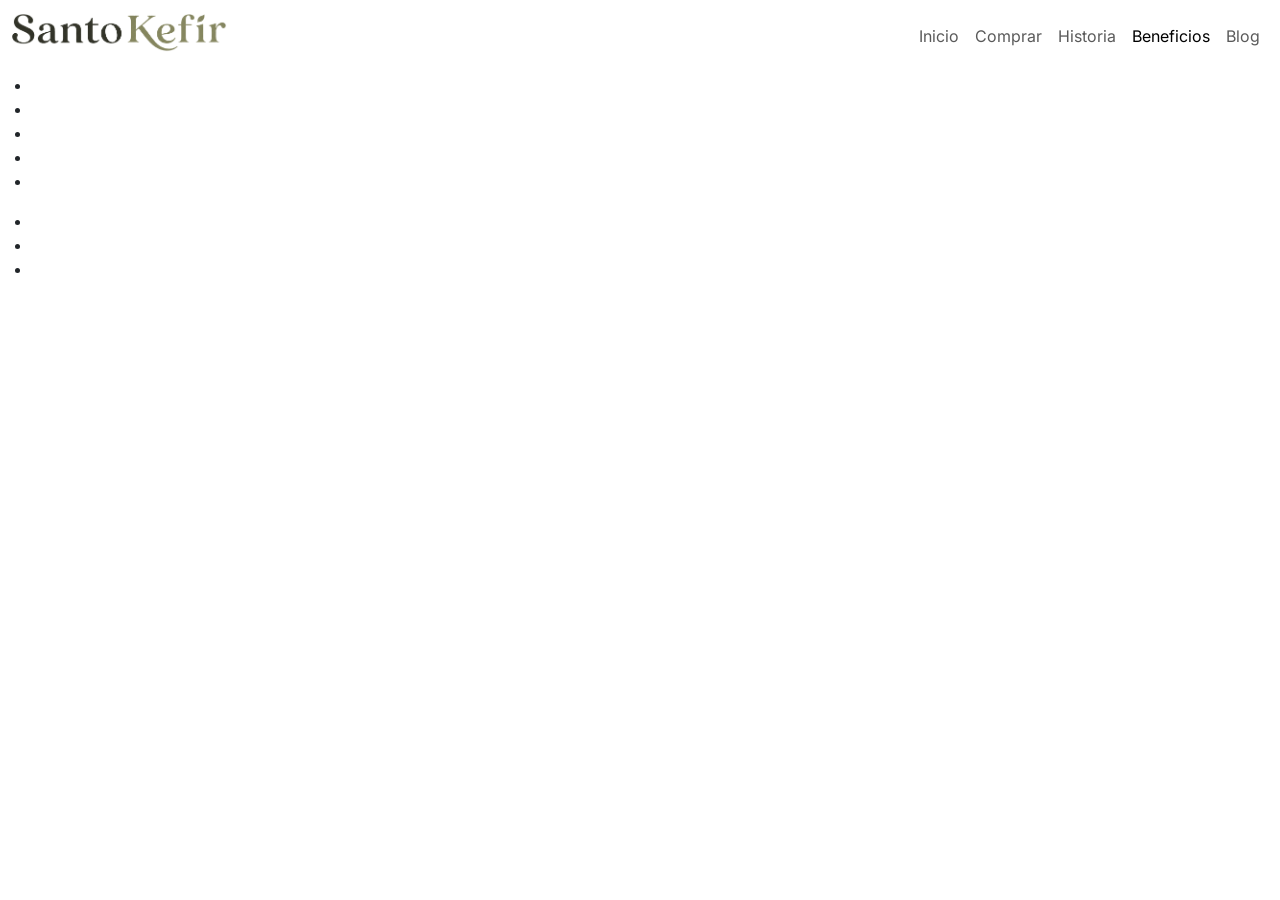
==== pages/beneficios.html @ 63130ad9 "ajustes logo horizontal y metas description SEO" ====
<!DOCTYPE html>
<html lang="en">

<head>
    <meta charset="UTF-8">
    <meta name="viewport" content="width=device-width, initial-scale=1.0">
    <meta name="description" content="Conoce los beneficios del kéfir, sus propiedades nutricionales y por qué este alimento fermentado puede ser una interesante incorporación a tu alimentación.">
    <link href="https://cdn.jsdelivr.net/npm/bootstrap@5.3.8/dist/css/bootstrap.min.css" rel="stylesheet"
        integrity="sha384-sRIl4kxILFvY47J16cr9ZwB07vP4J8+LH7qKQnuqkuIAvNWLzeN8tE5YBujZqJLB" crossorigin="anonymous">
    <link rel="stylesheet" href="../styles/style.css">
    <title>Santo Kefir | Beneficios</title>
</head>

<body>

    <header>
        <div class="contenedor">
            <nav class="navbar navbar-expand-lg">
                <div class="container-fluid">
                    <h1>
                        <a class="navbar-brand" href="#">
                            <img src="../images/santoKefir-logohorizontal.png" alt="Logo de Santo Kefir">
                            <span>Santo Kefir</span>
                        </a>
                    </h1>
                    <button class="navbar-toggler" type="button" data-bs-toggle="collapse"
                        data-bs-target="#navbarNavAltMarkup" aria-controls="navbarNavAltMarkup" aria-expanded="false"
                        aria-label="Toggle navigation">
                        <span class="navbar-toggler-icon"></span>
                    </button>
                    <div class="collapse navbar-collapse" id="navbarNavAltMarkup">
                        <div class="navbar-nav ms-auto">
                            <a class="nav-link" href="../index.html">Inicio</a>
                            <a class="nav-link" href="./comprar.html">Comprar</a>
                            <a class="nav-link" href="./historia.html">Historia</a>
                            <a class="nav-link active" aria-current="page" href="#">Beneficios</a>
                            <a class="nav-link" href="./blog.html">Blog</a>
                        </div>
                    </div>
                </div>
            </nav>
        </div>
    </header>

    <main>
        <section></section>
        <section></section>
        <section></section>
        <section></section>
    </main>

    <footer>
        <div class="contenedor">
            <div class="col"></div>
            <div class="col">
                <nav>
                    <ul>
                        <li><a href=""></a></li>
                        <li><a href=""></a></li>
                        <li><a href=""></a></li>
                        <li><a href=""></a></li>
                        <li><a href=""></a></li>
                    </ul>
                </nav>
            </div>
            <div class="col">
                <nav>
                    <ul>
                        <li><a href=""></a></li>
                        <li><a href=""></a></li>
                        <li><a href=""></a></li>
                    </ul>
                </nav>
            </div>
        </div>
        <div class="contenedor">
            <p></p>
        </div>
    </footer>

    <script src="https://cdn.jsdelivr.net/npm/bootstrap@5.3.8/dist/js/bootstrap.bundle.min.js"
        integrity="sha384-FKyoEForCGlyvwx9Hj09JcYn3nv7wiPVlz7YYwJrWVcXK/BmnVDxM+D2scQbITxI"
        crossorigin="anonymous"></script>
</body>

</html>
---- styles/style.css ----
@import url("https://fonts.googleapis.com/css2?family=Inter:ital,opsz,wght@0,14..32,100..900;1,14..32,100..900&family=Outfit:wght@100..900&display=swap");
* {
  padding: 0;
  margin: 0;
  box-sizing: border-box;
}

body {
  font-family: "Inter", sans-serif;
}

.contenedor {
  max-width: 1280px;
  margin: 0 auto;
}

a.navbar-brand {
  display: block;
  position: relative;
}
a.navbar-brand img {
  max-width: 215px;
}
a.navbar-brand span {
  position: absolute;
  text-indent: -9999px;
}

/*# sourceMappingURL=style.css.map */
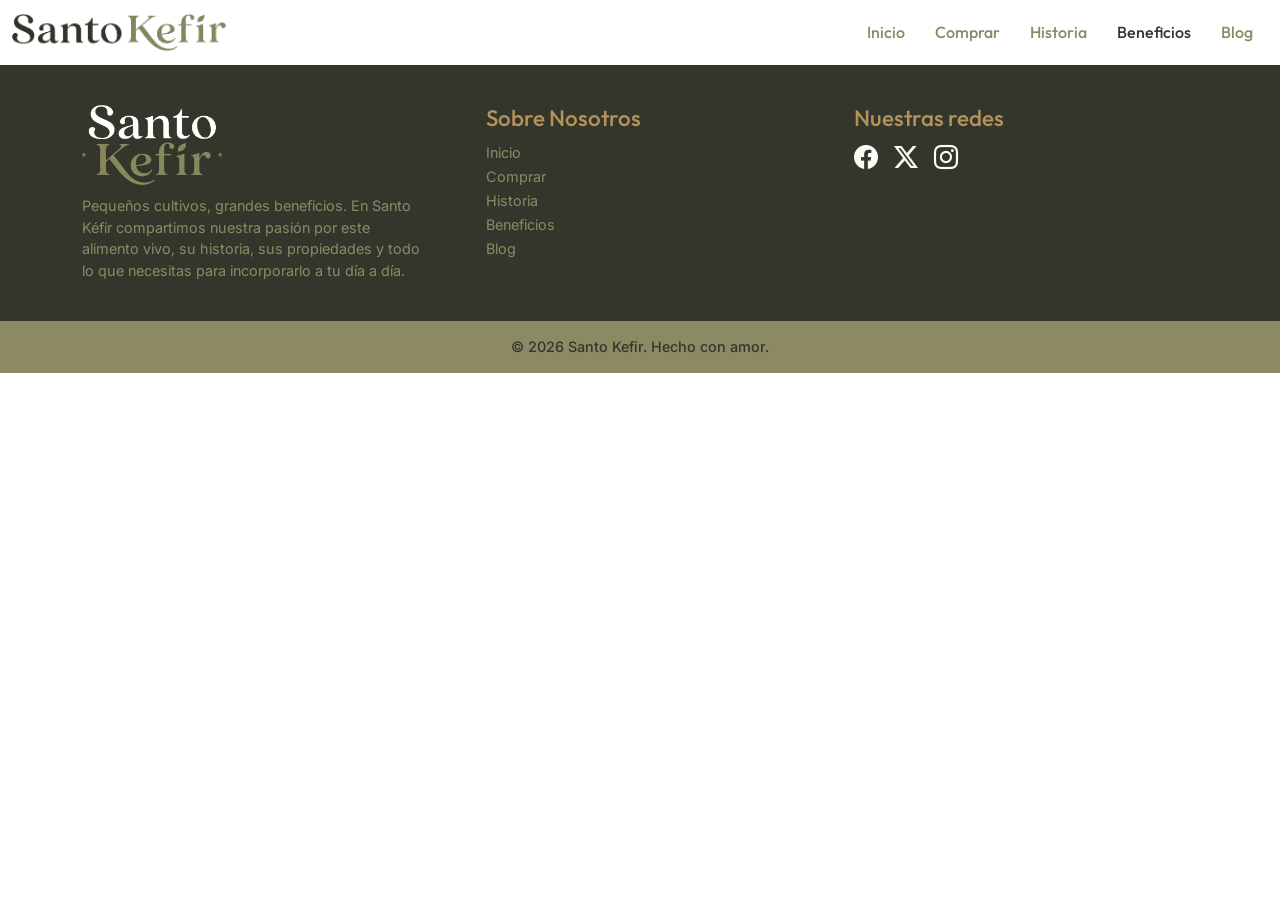
==== commit bfa4c575: "meta keyword + slide + ajustes footer" ====
--- a/pages/beneficios.html
+++ b/pages/beneficios.html
@@ -5,6 +5,7 @@
     <meta charset="UTF-8">
     <meta name="viewport" content="width=device-width, initial-scale=1.0">
     <meta name="description" content="Conoce los beneficios del kéfir, sus propiedades nutricionales y por qué este alimento fermentado puede ser una interesante incorporación a tu alimentación.">
+    <meta name="keywords" content="beneficios del kéfir, propiedades del kéfir, kéfir propiedades, probióticos, alimentos fermentados, nutrición, microbiota, fermentación natural">
     <link href="https://cdn.jsdelivr.net/npm/bootstrap@5.3.8/dist/css/bootstrap.min.css" rel="stylesheet"
         integrity="sha384-sRIl4kxILFvY47J16cr9ZwB07vP4J8+LH7qKQnuqkuIAvNWLzeN8tE5YBujZqJLB" crossorigin="anonymous">
     <link rel="stylesheet" href="../styles/style.css">
@@ -30,11 +31,11 @@
                     </button>
                     <div class="collapse navbar-collapse" id="navbarNavAltMarkup">
                         <div class="navbar-nav ms-auto">
-                            <a class="nav-link" href="../index.html">Inicio</a>
-                            <a class="nav-link" href="./comprar.html">Comprar</a>
-                            <a class="nav-link" href="./historia.html">Historia</a>
-                            <a class="nav-link active" aria-current="page" href="#">Beneficios</a>
-                            <a class="nav-link" href="./blog.html">Blog</a>
+                            <a href="../index.html">Inicio</a>
+                            <a href="./comprar.html">Comprar</a>
+                            <a href="./historia.html">Historia</a>
+                            <a class="active" aria-current="page" href="#">Beneficios</a>
+                            <a href="./blog.html">Blog</a>
                         </div>
                     </div>
                 </div>
@@ -51,30 +52,41 @@
 
     <footer>
         <div class="contenedor">
-            <div class="col"></div>
-            <div class="col">
-                <nav>
-                    <ul>
-                        <li><a href=""></a></li>
-                        <li><a href=""></a></li>
-                        <li><a href=""></a></li>
-                        <li><a href=""></a></li>
-                        <li><a href=""></a></li>
-                    </ul>
-                </nav>
+            <div class="container">
+                <div class="row align-items-stretch">
+                    <div class="col pe-5">
+                        <img src="../images/santoKefir-logofooter.png" alt="logo footer santo kefir">
+                        <p>Pequeños cultivos, grandes beneficios. En Santo Kéfir compartimos nuestra pasión por este alimento vivo, su historia, sus propiedades y todo lo que necesitas para incorporarlo a tu día a día.</p>
+                    </div>
+                    <div class="col">
+                        <h3>Sobre Nosotros</h3>
+                        <nav>
+                            <ul>
+                                <li><a href="../index.html">Inicio</a></li>
+                                <li><a href="./comprar.html">Comprar</a></li>
+                                <li><a href="./historia.html">Historia</a></li>
+                                <li><a href="#">Beneficios</a></li>
+                                <li><a href="./blog.html">Blog</a></li>
+                            </ul>
+                        </nav>
+                    </div>
+                    <div class="col social">
+                        <h3>Nuestras redes</h3>
+                        <div class="d-flex flex-row mb-3">
+                            <div class="me-3"><a href="#"><i class="bi bi-facebook" style="font-size: 1.5rem; color: #FDFAF7"></i></a></div>
+                            <div class="me-3"><a href="#"><i class="bi bi-twitter-x" style="font-size: 1.5rem; color: #FDFAF7"></i></a></div>
+                            <div class=""><a href="#"><i class="bi bi-instagram" style="font-size: 1.5rem; color: #FDFAF7"></i></a></div>
+                        </div>
+                    </div>
+
+                </div>
             </div>
-            <div class="col">
-                <nav>
-                    <ul>
-                        <li><a href=""></a></li>
-                        <li><a href=""></a></li>
-                        <li><a href=""></a></li>
-                    </ul>
-                </nav>
-            </div>
+
         </div>
+        <div class="pie">
         <div class="contenedor">
-            <p></p>
+            <p>© 2026 Santo Kefir. Hecho con amor.</p>
+        </div>
         </div>
     </footer>
 
--- a/styles/style.css
+++ b/styles/style.css
@@ -1,29 +1,138 @@
-@import url("https://fonts.googleapis.com/css2?family=Inter:ital,opsz,wght@0,14..32,100..900;1,14..32,100..900&family=Outfit:wght@100..900&display=swap");
+@import url("https://fonts.googleapis.com/css2?family=Inter:ital,opsz,wght@0,14..32,100..900;1,14..32,100..900&family=Outfit:wght@100..900&family=Vidaloka&display=swap");
+@import url("https://cdn.jsdelivr.net/npm/bootstrap-icons@1.13.1/font/bootstrap-icons.min.css");
 * {
   padding: 0;
   margin: 0;
   box-sizing: border-box;
 }
 
+.textoSlide button {
+  padding: 10px 20px;
+  border-radius: 5px;
+  border: none;
+  font-weight: bold;
+  cursor: pointer;
+  display: inline-block;
+}
+
 body {
   font-family: "Inter", sans-serif;
+  font-size: 62.5%;
+}
+
+h1 {
+  font-weight: 900;
+  font-size: 3.3rem;
+  margin-bottom: 0;
+}
+
+h2 {
+  font-weight: 500;
+  font-size: 2.4rem;
+}
+
+p,
+li,
+a {
+  font-size: 1rem;
 }
 
 .contenedor {
   max-width: 1280px;
   margin: 0 auto;
+  position: relative;
 }
 
-a.navbar-brand {
+header a.navbar-brand {
   display: block;
   position: relative;
 }
-a.navbar-brand img {
+header a.navbar-brand img {
   max-width: 215px;
 }
-a.navbar-brand span {
+header a.navbar-brand span {
   position: absolute;
   text-indent: -9999px;
 }
+header .navbar-nav a {
+  text-decoration: none;
+  color: #8C8A65;
+  padding: 0 15px;
+  font-weight: 500;
+  font-family: "Outfit", sans-serif;
+}
+header .navbar-nav a:hover {
+  color: #35362B;
+}
+header .navbar-nav .active {
+  color: #35362B;
+}
+
+footer {
+  background-color: #35362B;
+  padding: 40px 0 0;
+}
+footer img {
+  max-height: 80px;
+  margin-bottom: 10px;
+}
+footer p {
+  color: #8C8A65;
+  font-size: 0.9rem;
+  margin-bottom: 0;
+}
+footer h3 {
+  color: #B39359;
+  text-align: left;
+  font-size: 1.4rem;
+  font-family: "Outfit", sans-serif;
+}
+footer ul {
+  margin: 0;
+  padding: 0;
+  text-align: left;
+}
+footer ul li {
+  list-style-type: none;
+}
+footer a {
+  color: #8C8A65;
+  text-decoration: none;
+  font-size: 0.9rem;
+}
+footer .social i {
+  height: 30px;
+}
+footer .pie {
+  padding: 15px 0;
+  margin-top: 40px;
+  text-align: center;
+  background: #8C8A65;
+}
+footer .pie p {
+  color: #35362B;
+  font-size: 0.9rem;
+  font-weight: 500;
+}
+
+section.hero-slide {
+  background: #FDFAF7;
+}
+
+.textoSlide {
+  position: absolute;
+  top: 50%;
+  transform: translateY(-50%);
+  max-width: 35%;
+}
+.textoSlide h2 {
+  font-family: "Vidaloka", serif;
+  font-size: 3.3rem;
+}
+.textoSlide button {
+  font-size: 1rem;
+  background: #B39359;
+  color: #FDFAF7;
+}
 
 /*# sourceMappingURL=style.css.map */
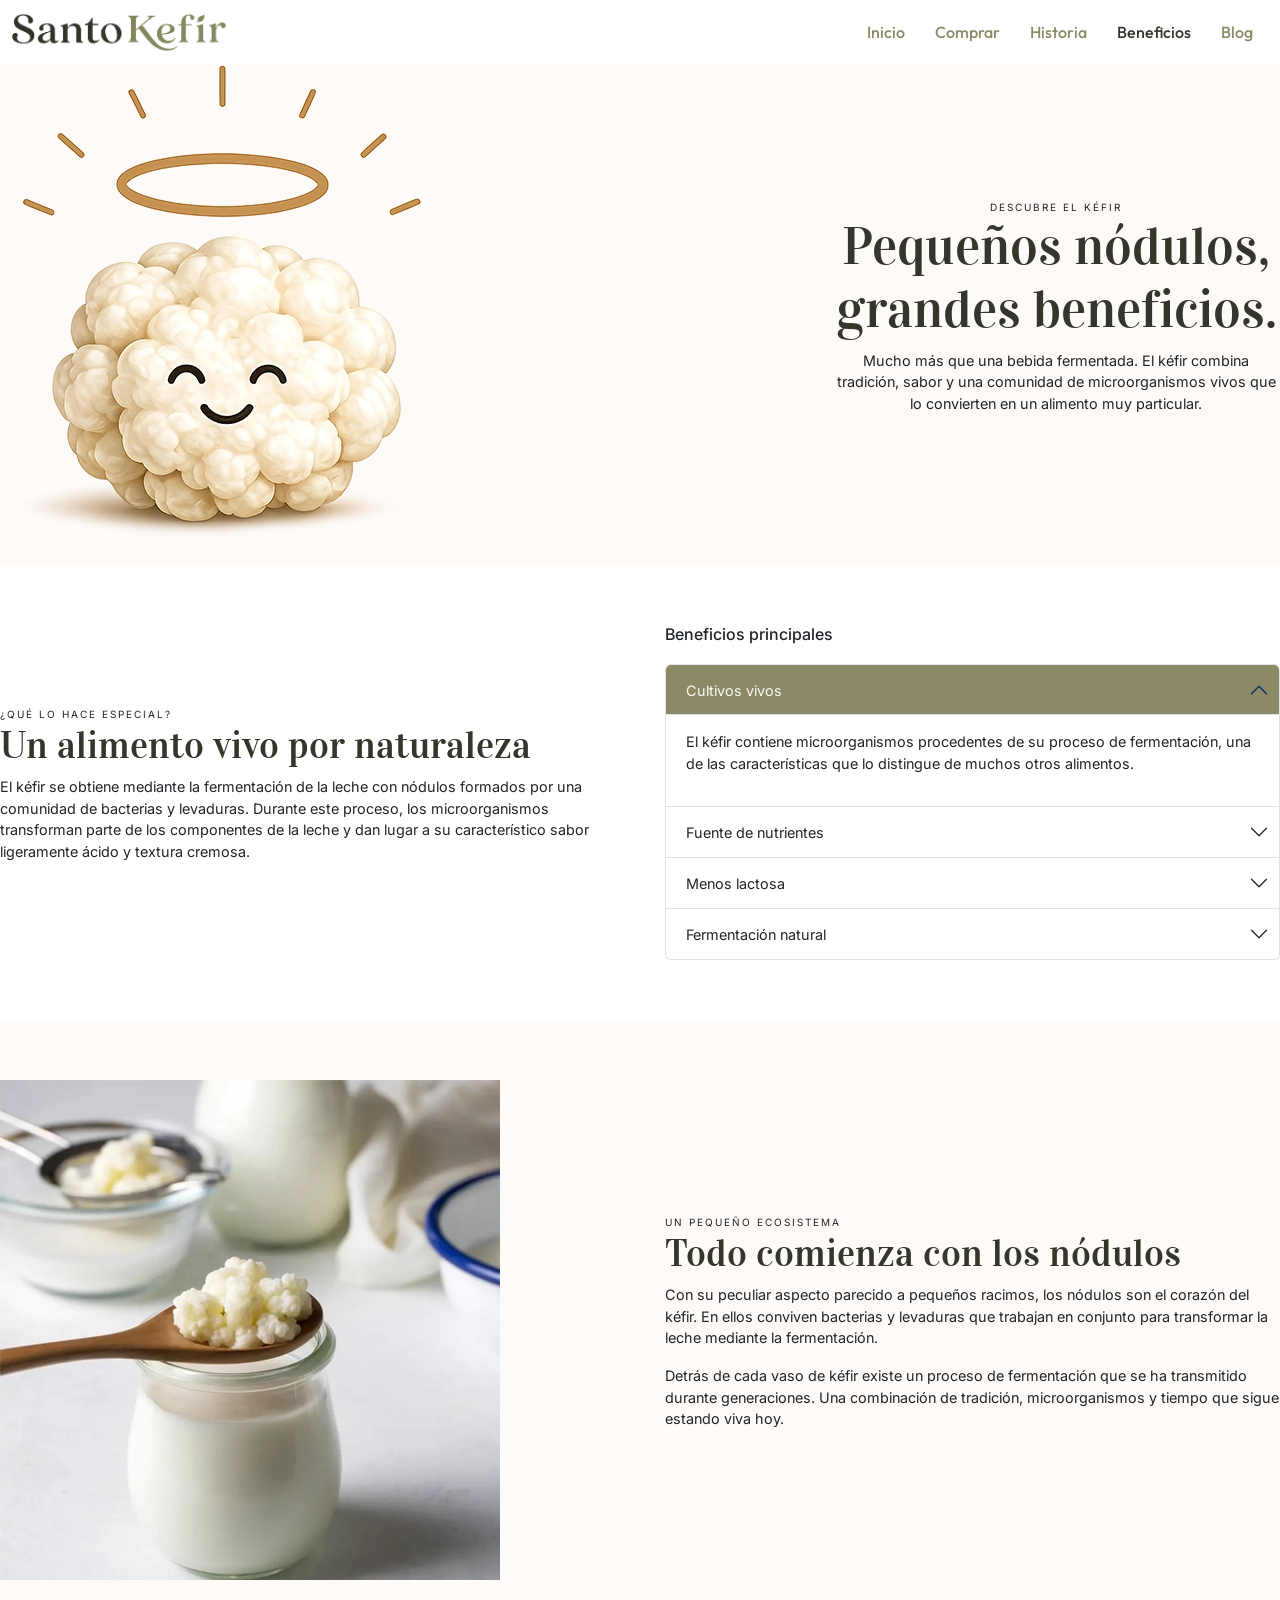
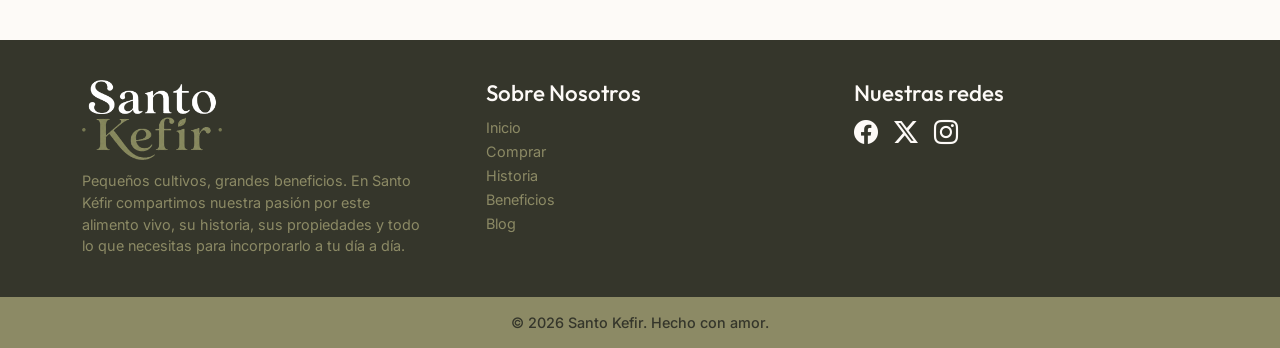
==== commit fe5241c0: "paginas faltantes + animaciones + modificaciones de textos y estructuras" ====
--- a/pages/beneficios.html
+++ b/pages/beneficios.html
@@ -4,10 +4,30 @@
 <head>
     <meta charset="UTF-8">
     <meta name="viewport" content="width=device-width, initial-scale=1.0">
-    <meta name="description" content="Conoce los beneficios del kéfir, sus propiedades nutricionales y por qué este alimento fermentado puede ser una interesante incorporación a tu alimentación.">
-    <meta name="keywords" content="beneficios del kéfir, propiedades del kéfir, kéfir propiedades, probióticos, alimentos fermentados, nutrición, microbiota, fermentación natural">
+    <meta name="description"
+        content="Conoce los beneficios del kéfir, sus propiedades nutricionales y por qué este alimento fermentado puede ser una interesante incorporación a tu alimentación.">
+    <meta name="keywords"
+        content="beneficios del kéfir, propiedades del kéfir, kéfir propiedades, probióticos, alimentos fermentados, nutrición, microbiota, fermentación natural">
+    <link rel="apple-touch-icon" sizes="57x57" href="./images/favicon/apple-icon-57x57.png">
+    <link rel="apple-touch-icon" sizes="60x60" href="../images/favicon/apple-icon-60x60.png">
+    <link rel="apple-touch-icon" sizes="72x72" href="../images/favicon/apple-icon-72x72.png">
+    <link rel="apple-touch-icon" sizes="76x76" href="../images/favicon/apple-icon-76x76.png">
+    <link rel="apple-touch-icon" sizes="114x114" href="../images/favicon/apple-icon-114x114.png">
+    <link rel="apple-touch-icon" sizes="120x120" href="../images/favicon/apple-icon-120x120.png">
+    <link rel="apple-touch-icon" sizes="144x144" href="../images/favicon/apple-icon-144x144.png">
+    <link rel="apple-touch-icon" sizes="152x152" href="../images/favicon/apple-icon-152x152.png">
+    <link rel="apple-touch-icon" sizes="180x180" href="../images/favicon/apple-icon-180x180.png">
+    <link rel="icon" type="image/png" sizes="192x192" href="../images/favicon/android-icon-192x192.png">
+    <link rel="icon" type="image/png" sizes="32x32" href="../images/favicon/favicon-32x32.png">
+    <link rel="icon" type="image/png" sizes="96x96" href="../images/favicon/favicon-96x96.png">
+    <link rel="icon" type="image/png" sizes="16x16" href="../images/favicon/favicon-16x16.png">
+    <meta name="msapplication-TileColor" content="#ffffff">
+    <meta name="msapplication-TileImage" content="../images/favicon/ms-icon-144x144.png">
+    <meta name="theme-color" content="#ffffff">
+
     <link href="https://cdn.jsdelivr.net/npm/bootstrap@5.3.8/dist/css/bootstrap.min.css" rel="stylesheet"
         integrity="sha384-sRIl4kxILFvY47J16cr9ZwB07vP4J8+LH7qKQnuqkuIAvNWLzeN8tE5YBujZqJLB" crossorigin="anonymous">
+    <link href="https://unpkg.com/aos@2.3.1/dist/aos.css" rel="stylesheet">
     <link rel="stylesheet" href="../styles/style.css">
     <title>Santo Kefir | Beneficios</title>
 </head>
@@ -19,7 +39,7 @@
             <nav class="navbar navbar-expand-lg">
                 <div class="container-fluid">
                     <h1>
-                        <a class="navbar-brand" href="#">
+                        <a class="navbar-brand" href="../index.html">
                             <img src="../images/santoKefir-logohorizontal.png" alt="Logo de Santo Kefir">
                             <span>Santo Kefir</span>
                         </a>
@@ -43,11 +63,106 @@
         </div>
     </header>
 
-    <main>
-        <section></section>
-        <section></section>
-        <section></section>
-        <section></section>
+    <main class="page-interior reves">
+        <div class="hero-slide">
+            <div class="carousel-inner">
+                <div class="carousel-item active">
+                    <div class="contenedor">
+                        <div class="textoSlide">
+                            <span class="destacado">Descubre el kéfir</span>
+                            <h2>Pequeños nódulos, grandes beneficios.</h2>
+                            <p>Mucho más que una bebida fermentada. El kéfir combina tradición, sabor y una comunidad de
+                                microorganismos vivos que lo convierten en un alimento muy particular.</p>
+                        </div>
+                        <img src="../images/nodulo-logo.webp" class="d-block" alt="nodulos de kefir slide hero">
+                    </div>
+                </div>
+            </div>
+        </div>
+        <section class="reves" data-aos="fade-up">
+            <div class="contenedor">
+                <div class="colpage">
+                    <h4>Beneficios principales</h4>
+                    <div class="accordion" id="accordionExample">
+                        <div class="accordion-item">
+                            <h2 class="accordion-header">
+                                <button class="accordion-button" type="button" data-bs-toggle="collapse"
+                                    data-bs-target="#collapseOne" aria-expanded="true" aria-controls="collapseOne">
+                                    Cultivos vivos
+                                </button>
+                            </h2>
+                            <div id="collapseOne" class="accordion-collapse collapse show"
+                                data-bs-parent="#accordionExample">
+                                <div class="accordion-body">
+                                    <p>El kéfir contiene microorganismos procedentes de su proceso de fermentación, una de las características que lo distingue de muchos otros alimentos.</p>
+                                </div>
+                            </div>
+                        </div>
+                        <div class="accordion-item">
+                            <h2 class="accordion-header">
+                                <button class="accordion-button collapsed" type="button" data-bs-toggle="collapse"
+                                    data-bs-target="#collapseTwo" aria-expanded="false" aria-controls="collapseTwo">
+                                    Fuente de nutrientes
+                                </button>
+                            </h2>
+                            <div id="collapseTwo" class="accordion-collapse collapse"
+                                data-bs-parent="#accordionExample">
+                                <div class="accordion-body">
+                                    <p>Al elaborarse a partir de leche, puede aportar nutrientes como proteínas, calcio, fósforo y vitaminas, aunque su composición depende del producto utilizado</p>
+                                </div>
+                            </div>
+                        </div>
+                        <div class="accordion-item">
+                            <h2 class="accordion-header">
+                                <button class="accordion-button collapsed" type="button" data-bs-toggle="collapse"
+                                    data-bs-target="#collapseThree" aria-expanded="false" aria-controls="collapseThree">
+                                    Menos lactosa
+                                </button>
+                            </h2>
+                            <div id="collapseThree" class="accordion-collapse collapse"
+                                data-bs-parent="#accordionExample">
+                                <div class="accordion-body">
+                                    <p>Durante la fermentación, los microorganismos consumen parte de la lactosa presente en la leche, por lo que el kéfir suele contener menos lactosa que la leche de la que procede.</p>
+                                </div>
+                            </div>
+                        </div>
+                        <div class="accordion-item">
+                            <h2 class="accordion-header">
+                                <button class="accordion-button collapsed" type="button" data-bs-toggle="collapse"
+                                    data-bs-target="#collapseFour" aria-expanded="false" aria-controls="collapseThree">
+                                    Fermentación natural
+                                </button>
+                            </h2>
+                            <div id="collapseFour" class="accordion-collapse collapse"
+                                data-bs-parent="#accordionExample">
+                                <div class="accordion-body">
+                                    <p>Su particular textura y sabor nacen de un proceso de fermentación en el que bacterias y levaduras trabajan conjuntamente.</p>
+                                </div>
+                            </div>
+                        </div>
+                    </div>
+                </div>
+                <div class="colpage">
+                    <span class="destacado">¿Qué lo hace especial?</span>
+                    <h3>Un alimento vivo <span>por naturaleza</span></h3>
+                    <p>El kéfir se obtiene mediante la fermentación de la leche con nódulos formados por una comunidad
+                        de bacterias y levaduras. Durante este proceso, los microorganismos transforman parte de los
+                        componentes de la leche y dan lugar a su característico sabor ligeramente ácido y textura
+                        cremosa.</p>
+                </div>
+            </div>
+        </section>
+        <section class="colorClaro" data-aos="fade-up">
+            <div class="contenedor">
+                <div class="colpage">
+                    <span class="destacado">Un pequeño ecosistema</span>
+                    <h3>Todo comienza con <span>los nódulos</span></h3>
+                    <p>Con su peculiar aspecto parecido a pequeños racimos, los nódulos son el corazón del kéfir. En ellos conviven bacterias y levaduras que trabajan en conjunto para transformar la leche mediante la fermentación.</p>
+                    <p>Detrás de cada vaso de kéfir existe un proceso de fermentación que se ha transmitido durante generaciones. Una combinación de tradición, microorganismos y tiempo que sigue estando viva hoy.</p>
+                </div>
+                <div class="colpage"><img src="../images/kefir-image-beneficio.webp" alt=""></div>
+            </div>
+        </section>
     </main>
 
     <footer>
@@ -56,7 +171,9 @@
                 <div class="row align-items-stretch">
                     <div class="col pe-5">
                         <img src="../images/santoKefir-logofooter.png" alt="logo footer santo kefir">
-                        <p>Pequeños cultivos, grandes beneficios. En Santo Kéfir compartimos nuestra pasión por este alimento vivo, su historia, sus propiedades y todo lo que necesitas para incorporarlo a tu día a día.</p>
+                        <p>Pequeños cultivos, grandes beneficios. En Santo Kéfir compartimos nuestra pasión por este
+                            alimento vivo, su historia, sus propiedades y todo lo que necesitas para incorporarlo a tu
+                            día a día.</p>
                     </div>
                     <div class="col">
                         <h3>Sobre Nosotros</h3>
@@ -73,9 +190,12 @@
                     <div class="col social">
                         <h3>Nuestras redes</h3>
                         <div class="d-flex flex-row mb-3">
-                            <div class="me-3"><a href="#"><i class="bi bi-facebook" style="font-size: 1.5rem; color: #FDFAF7"></i></a></div>
-                            <div class="me-3"><a href="#"><i class="bi bi-twitter-x" style="font-size: 1.5rem; color: #FDFAF7"></i></a></div>
-                            <div class=""><a href="#"><i class="bi bi-instagram" style="font-size: 1.5rem; color: #FDFAF7"></i></a></div>
+                            <div class="me-3"><a href="#"><i class="bi bi-facebook"
+                                        style="font-size: 1.5rem; color: #FDFAF7"></i></a></div>
+                            <div class="me-3"><a href="#"><i class="bi bi-twitter-x"
+                                        style="font-size: 1.5rem; color: #FDFAF7"></i></a></div>
+                            <div class=""><a href="#"><i class="bi bi-instagram"
+                                        style="font-size: 1.5rem; color: #FDFAF7"></i></a></div>
                         </div>
                     </div>
 
@@ -84,15 +204,19 @@
 
         </div>
         <div class="pie">
-        <div class="contenedor">
-            <p>© 2026 Santo Kefir. Hecho con amor.</p>
-        </div>
+            <div class="contenedor">
+                <p>© 2026 Santo Kefir. Hecho con amor.</p>
+            </div>
         </div>
     </footer>
 
     <script src="https://cdn.jsdelivr.net/npm/bootstrap@5.3.8/dist/js/bootstrap.bundle.min.js"
         integrity="sha384-FKyoEForCGlyvwx9Hj09JcYn3nv7wiPVlz7YYwJrWVcXK/BmnVDxM+D2scQbITxI"
         crossorigin="anonymous"></script>
+    <script src="https://unpkg.com/aos@2.3.1/dist/aos.js"></script>
+    <script>
+        AOS.init();
+    </script>
 </body>
 
 </html>
--- a/styles/style.css
+++ b/styles/style.css
@@ -6,7 +6,7 @@
   box-sizing: border-box;
 }
 
-.textoSlide button {
+article a.button-link, section.productos .button-link, .textoSlide .button-link {
   padding: 10px 20px;
   border-radius: 5px;
   border: none;
@@ -82,7 +82,7 @@
   margin-bottom: 0;
 }
 footer h3 {
-  color: #B39359;
+  color: #FDFAF7;
   text-align: left;
   font-size: 1.4rem;
   font-family: "Outfit", sans-serif;
@@ -115,7 +115,7 @@
   font-weight: 500;
 }
 
-section.hero-slide {
+.hero-slide {
   background: #FDFAF7;
 }
 
@@ -128,11 +128,284 @@
 .textoSlide h2 {
   font-family: "Vidaloka", serif;
   font-size: 3.3rem;
-}
-.textoSlide button {
+  color: #35362B;
+}
+.textoSlide .button-link {
   font-size: 1rem;
   background: #B39359;
   color: #FDFAF7;
+  text-decoration: none;
+}
+
+.carousel-item .contenedor:after {
+  content: "";
+  position: absolute;
+  width: 200px;
+  height: stretch;
+  background: #FDFAF7;
+  background: linear-gradient(270deg, rgb(253, 250, 247) 0%, rgba(255, 255, 255, 0) 100%);
+  right: 0px;
+  top: 0;
+}
+
+section.productos {
+  padding: 40px 0px;
+  text-align: center;
+}
+section.productos h3 {
+  font-size: "Outfit", sans-serif;
+  font-weight: bolder;
+  color: #35362B;
+  margin-bottom: 15px;
+}
+section.productos .button-link {
+  font-size: 1rem;
+  background: #B39359;
+  color: #FDFAF7;
+  text-decoration: none;
+}
+
+.columnas-productos {
+  display: flex;
+  justify-content: center;
+  flex-wrap: wrap;
+  gap: 50px;
+}
+.columnas-productos .col {
+  align-content: stretch;
+  flex: 0 0 calc(25% - 37.5px);
+  box-sizing: border-box;
+}
+.columnas-productos .col img {
+  max-width: 100%;
+}
+.columnas-productos .col h4 {
+  font-family: "Vidaloka", serif;
+  margin-top: 15px;
+}
+
+section.hero-small {
+  background-image: url("../images/fondo-hero.webp");
+  background-position: center;
+  padding: 40px 0;
+}
+section.hero-small h2 {
+  text-align: center;
+  font-family: "Vidaloka", serif;
+  font-size: 3.3rem;
+  color: #35362B;
+}
+section.hero-small p {
+  text-align: center;
+  max-width: 620px;
+  margin: 0 auto;
+}
+
+section.page-blog {
+  padding: 80px 0;
+  background: #FDFAF7;
+}
+section.page-blog .contenedor {
+  display: flex;
+}
+section.page-blog .contenedor .blog {
+  max-width: 80%;
+  display: flex;
+  flex-wrap: wrap;
+  gap: 30px;
+}
+section.page-blog .contenedor aside {
+  max-width: 20%;
+  width: 100%;
+}
+
+article {
+  align-content: stretch;
+  flex: 0 0 calc(34% - 37.5px);
+  box-sizing: border-box;
+  border: 1px solid #FDFAF7;
+  border-radius: 15px;
+  overflow: hidden;
+  background: #fff;
+}
+article img {
+  max-width: 100%;
+  margin-bottom: 15px;
+}
+article h3 {
+  font-size: 1rem;
+  padding: 0 15px;
+  font-weight: bolder;
+}
+article p {
+  font-size: 0.9rem;
+  line-height: normal;
+  padding: 0 15px;
+}
+article a.button-link {
+  font-size: 0.9rem;
+  background: #8C8A65;
+  color: #FDFAF7;
+  text-decoration: none;
+  margin: 0 15px 15px;
+}
+
+aside h4 {
+  font-family: "Vidaloka", serif;
+}
+aside .post {
+  display: flex;
+  flex-direction: row;
+  align-items: center;
+  gap: 10px;
+}
+aside .post figure {
+  max-width: 80px;
+  height: 80px;
+  overflow: hidden;
+}
+aside .post figure img {
+  width: fit-content;
+  height: 100%;
+}
+aside .post .titlePost {
+  max-width: 65%;
+}
+aside .post .titlePost h3 {
+  font-size: 0.9rem;
+}
+aside .post .titlePost a.button-link {
+  font-size: 0.8rem;
+  text-decoration: none;
+  color: #B39359;
+}
+
+.page-interior .hero-slide img {
+  max-height: 500px;
+}
+.page-interior section {
+  padding: 60px 0;
+}
+.page-interior .contenedor {
+  display: flex;
+  justify-content: space-between;
+  align-items: stretch;
+  align-items: center;
+  gap: 50px;
+}
+.page-interior .contenedor span.destacado {
+  text-transform: uppercase;
+  letter-spacing: 2px;
+  margin-bottom: 10px;
+}
+.page-interior .contenedor h3 {
+  font-family: "Vidaloka", serif;
+  font-size: 2.4rem;
+  color: #35362B;
+}
+.page-interior .contenedor p {
+  font-size: 0.9rem;
+}
+.page-interior .colpage {
+  max-width: 50%;
+  width: 100%;
+}
+
+.lineaTiempo {
+  background: #35362B;
+  color: #FDFAF7;
+}
+.lineaTiempo .contenedor {
+  flex-direction: column;
+  text-align: center;
+  max-width: 1080px;
+}
+.lineaTiempo .contenedor h3 {
+  color: #FDFAF7;
+  max-width: 350px;
+}
+.lineaTiempo .contenedor h3 span {
+  color: #B39359;
+}
+.lineaTiempo .storytime {
+  display: flex;
+  gap: 30px;
+  position: relative;
+}
+.lineaTiempo .storytime:before {
+  content: "";
+  position: absolute;
+  width: 80%;
+  height: 2px;
+  border: 1px dashed;
+  top: 40px;
+  left: 0;
+  right: 0;
+  margin: auto;
+}
+.lineaTiempo .storytime .col {
+  z-index: 1;
+}
+.lineaTiempo .storytime i.bi {
+  font-size: 30px;
+  border: 2px solid;
+  width: 80px;
+  height: 80px;
+  display: flex;
+  margin: 0 auto;
+  padding: 20px;
+  background: #35362B;
+  align-items: center;
+  justify-content: center;
+  border-radius: 50%;
+  margin-bottom: 15px;
+}
+.lineaTiempo .storytime h4 {
+  font-family: "Outfit", sans-serif;
+  font-weight: 300;
+  color: #B39359;
+}
+
+.colorClaro {
+  background-color: #FDFAF7;
+}
+
+.reves .textoSlide {
+  right: 0;
+  text-align: center;
+}
+.reves .contenedor {
+  flex-direction: row-reverse;
+}
+.reves .contenedor:after {
+  display: none;
+}
+.reves .contenedor h4 {
+  font-weight: 500;
+  font-size: 1rem;
+  margin-bottom: 20px;
+}
+.reves .contenedor .accordion .accordion-button {
+  font-size: 0.9rem;
+}
+.reves .contenedor .accordion .accordion-button:not(.collapsed) {
+  background: #8C8A65;
+  color: #FDFAF7;
+}
+.reves .contenedor .accordion .accordion-button:focus {
+  box-shadow: 0 0 0 0.25rem #8C8A65;
+}
+
+.hero-slide .contenedor {
+  flex-direction: row;
+}
+
+section.lineaTiempo .contenedor {
+  flex-direction: column;
+}
+
+section .accordion-button {
+  padding: 15px 10px 15px 20px;
 }
 
 /*# sourceMappingURL=style.css.map */
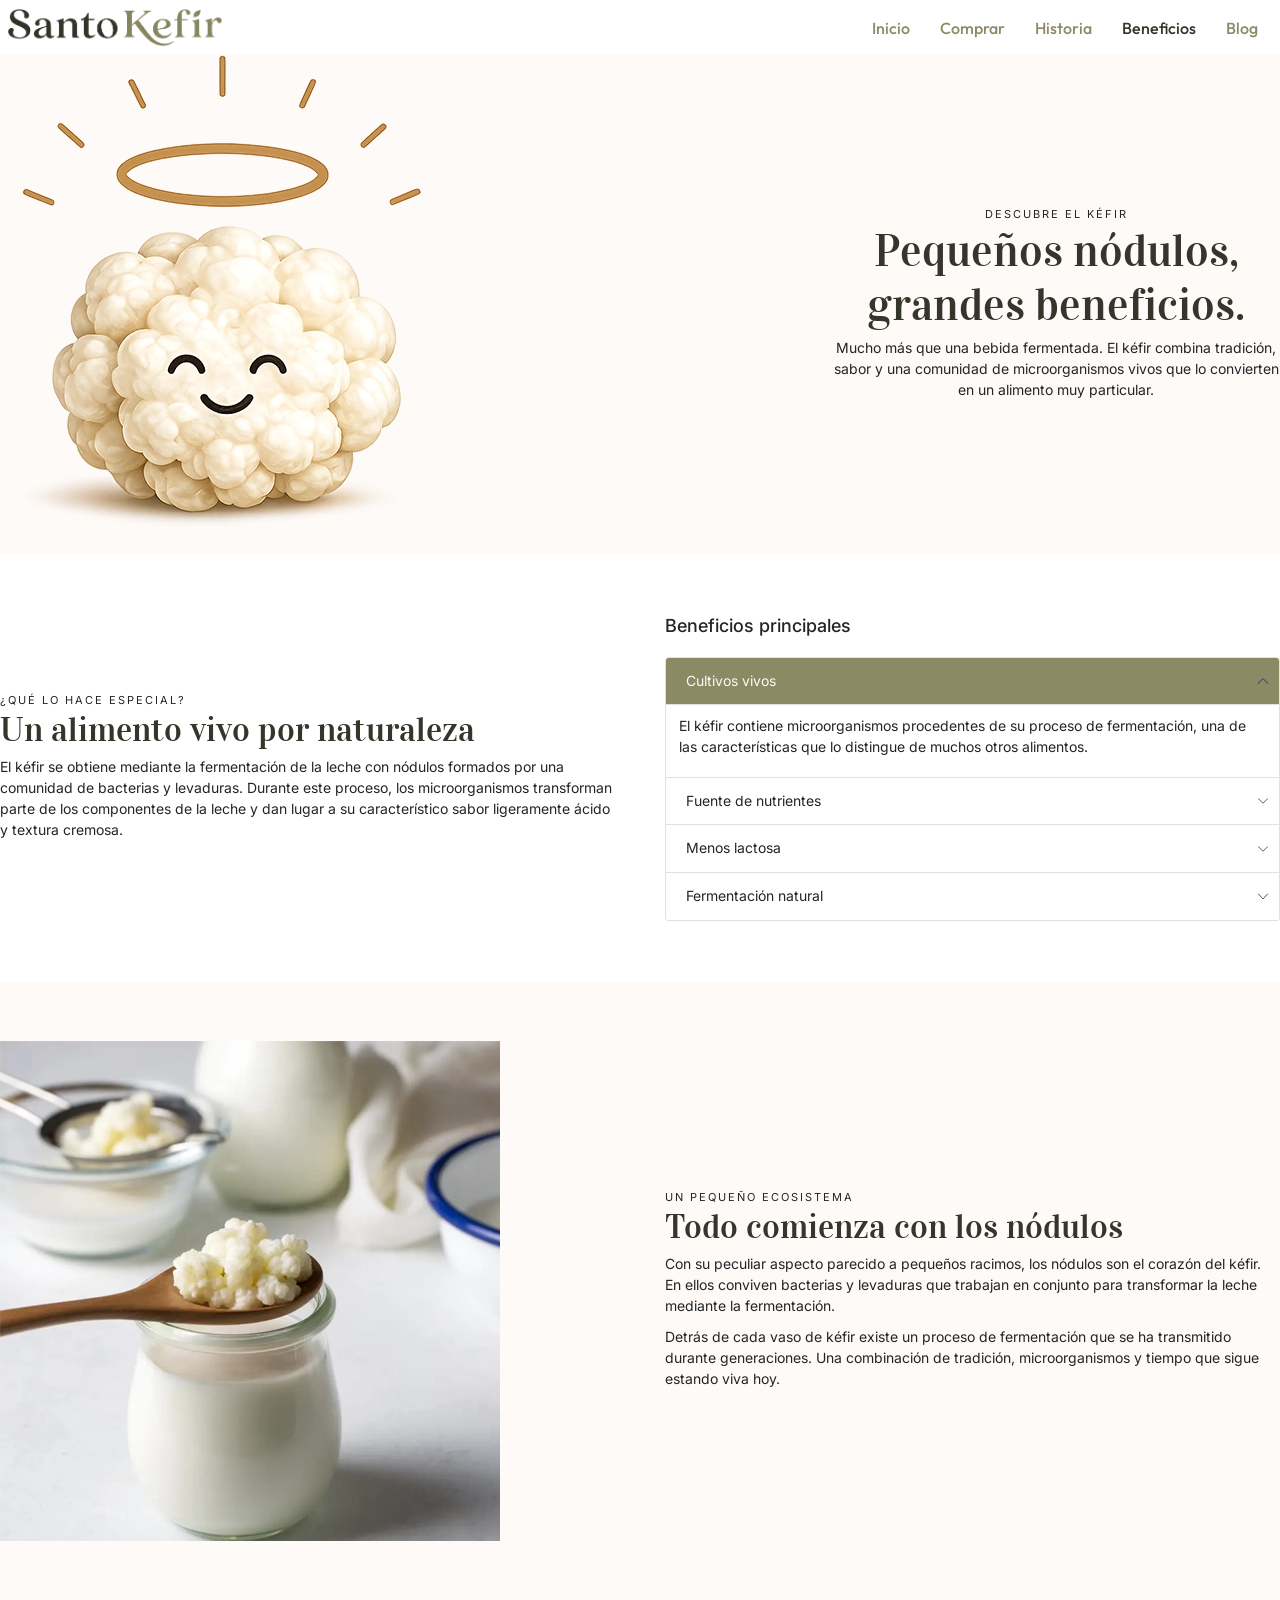
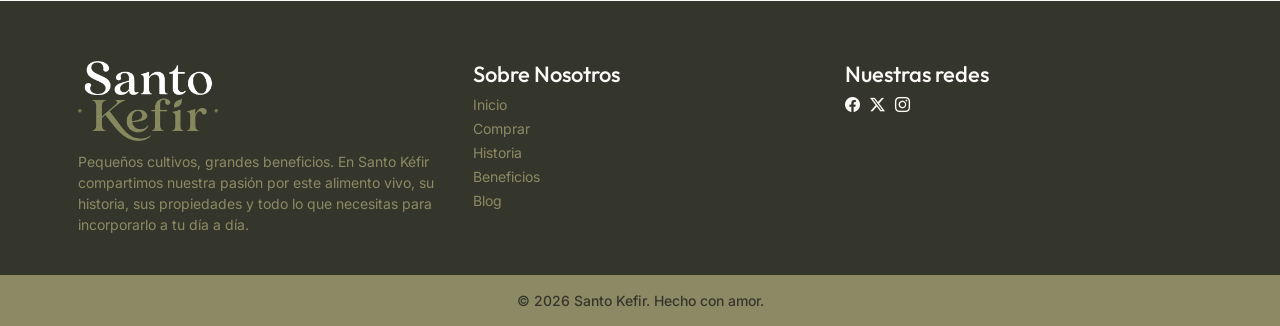
==== commit 59ed30bd: "separación sass y correcciones de css y span en logo" ====
--- a/pages/beneficios.html
+++ b/pages/beneficios.html
@@ -8,21 +8,21 @@
         content="Conoce los beneficios del kéfir, sus propiedades nutricionales y por qué este alimento fermentado puede ser una interesante incorporación a tu alimentación.">
     <meta name="keywords"
         content="beneficios del kéfir, propiedades del kéfir, kéfir propiedades, probióticos, alimentos fermentados, nutrición, microbiota, fermentación natural">
-    <link rel="apple-touch-icon" sizes="57x57" href="./images/favicon/apple-icon-57x57.png">
-    <link rel="apple-touch-icon" sizes="60x60" href="../images/favicon/apple-icon-60x60.png">
-    <link rel="apple-touch-icon" sizes="72x72" href="../images/favicon/apple-icon-72x72.png">
-    <link rel="apple-touch-icon" sizes="76x76" href="../images/favicon/apple-icon-76x76.png">
-    <link rel="apple-touch-icon" sizes="114x114" href="../images/favicon/apple-icon-114x114.png">
-    <link rel="apple-touch-icon" sizes="120x120" href="../images/favicon/apple-icon-120x120.png">
-    <link rel="apple-touch-icon" sizes="144x144" href="../images/favicon/apple-icon-144x144.png">
-    <link rel="apple-touch-icon" sizes="152x152" href="../images/favicon/apple-icon-152x152.png">
-    <link rel="apple-touch-icon" sizes="180x180" href="../images/favicon/apple-icon-180x180.png">
-    <link rel="icon" type="image/png" sizes="192x192" href="../images/favicon/android-icon-192x192.png">
-    <link rel="icon" type="image/png" sizes="32x32" href="../images/favicon/favicon-32x32.png">
-    <link rel="icon" type="image/png" sizes="96x96" href="../images/favicon/favicon-96x96.png">
-    <link rel="icon" type="image/png" sizes="16x16" href="../images/favicon/favicon-16x16.png">
+    <link rel="apple-touch-icon" sizes="57x57" href="./assets/favicon/apple-icon-57x57.png">
+    <link rel="apple-touch-icon" sizes="60x60" href="../assets/favicon/apple-icon-60x60.png">
+    <link rel="apple-touch-icon" sizes="72x72" href="../assets/favicon/apple-icon-72x72.png">
+    <link rel="apple-touch-icon" sizes="76x76" href="../assets/favicon/apple-icon-76x76.png">
+    <link rel="apple-touch-icon" sizes="114x114" href="../assets/favicon/apple-icon-114x114.png">
+    <link rel="apple-touch-icon" sizes="120x120" href="../assets/favicon/apple-icon-120x120.png">
+    <link rel="apple-touch-icon" sizes="144x144" href="../assets/favicon/apple-icon-144x144.png">
+    <link rel="apple-touch-icon" sizes="152x152" href="../assets/favicon/apple-icon-152x152.png">
+    <link rel="apple-touch-icon" sizes="180x180" href="../assets/favicon/apple-icon-180x180.png">
+    <link rel="icon" type="image/png" sizes="192x192" href="../assets/favicon/android-icon-192x192.png">
+    <link rel="icon" type="image/png" sizes="32x32" href="../assets/favicon/favicon-32x32.png">
+    <link rel="icon" type="image/png" sizes="96x96" href="../assets/favicon/favicon-96x96.png">
+    <link rel="icon" type="image/png" sizes="16x16" href="../assets/favicon/favicon-16x16.png">
     <meta name="msapplication-TileColor" content="#ffffff">
-    <meta name="msapplication-TileImage" content="../images/favicon/ms-icon-144x144.png">
+    <meta name="msapplication-TileImage" content="../assets/favicon/ms-icon-144x144.png">
     <meta name="theme-color" content="#ffffff">
 
     <link href="https://cdn.jsdelivr.net/npm/bootstrap@5.3.8/dist/css/bootstrap.min.css" rel="stylesheet"
@@ -40,8 +40,8 @@
                 <div class="container-fluid">
                     <h1>
                         <a class="navbar-brand" href="../index.html">
-                            <img src="../images/santoKefir-logohorizontal.png" alt="Logo de Santo Kefir">
-                            <span>Santo Kefir</span>
+                            <img src="../assets/santoKefir-logohorizontal.png" alt="Logo de Santo Kefir">
+                            <span class="visually-hidden">Santo Kefir</span>
                         </a>
                     </h1>
                     <button class="navbar-toggler" type="button" data-bs-toggle="collapse"
@@ -74,7 +74,7 @@
                             <p>Mucho más que una bebida fermentada. El kéfir combina tradición, sabor y una comunidad de
                                 microorganismos vivos que lo convierten en un alimento muy particular.</p>
                         </div>
-                        <img src="../images/nodulo-logo.webp" class="d-block" alt="nodulos de kefir slide hero">
+                        <img src="../assets/nodulo-logo.webp" class="d-block" alt="nodulos de kefir slide hero">
                     </div>
                 </div>
             </div>
@@ -160,7 +160,7 @@
                     <p>Con su peculiar aspecto parecido a pequeños racimos, los nódulos son el corazón del kéfir. En ellos conviven bacterias y levaduras que trabajan en conjunto para transformar la leche mediante la fermentación.</p>
                     <p>Detrás de cada vaso de kéfir existe un proceso de fermentación que se ha transmitido durante generaciones. Una combinación de tradición, microorganismos y tiempo que sigue estando viva hoy.</p>
                 </div>
-                <div class="colpage"><img src="../images/kefir-image-beneficio.webp" alt=""></div>
+                <div class="colpage"><img src="../assets/kefir-image-beneficio.webp" alt=""></div>
             </div>
         </section>
     </main>
@@ -170,7 +170,7 @@
             <div class="container">
                 <div class="row align-items-stretch">
                     <div class="col pe-5">
-                        <img src="../images/santoKefir-logofooter.png" alt="logo footer santo kefir">
+                        <img src="../assets/santoKefir-logofooter.png" alt="logo footer santo kefir">
                         <p>Pequeños cultivos, grandes beneficios. En Santo Kéfir compartimos nuestra pasión por este
                             alimento vivo, su historia, sus propiedades y todo lo que necesitas para incorporarlo a tu
                             día a día.</p>
--- a/styles/style.css
+++ b/styles/style.css
@@ -1,12 +1,6 @@
 @import url("https://fonts.googleapis.com/css2?family=Inter:ital,opsz,wght@0,14..32,100..900;1,14..32,100..900&family=Outfit:wght@100..900&family=Vidaloka&display=swap");
 @import url("https://cdn.jsdelivr.net/npm/bootstrap-icons@1.13.1/font/bootstrap-icons.min.css");
-* {
-  padding: 0;
-  margin: 0;
-  box-sizing: border-box;
-}
-
-article a.button-link, section.productos .button-link, .textoSlide .button-link {
+.textoSlide .button-link, section.productos .button-link, article a.button-link {
   padding: 10px 20px;
   border-radius: 5px;
   border: none;
@@ -15,26 +9,57 @@
   display: inline-block;
 }
 
+* {
+  padding: 0;
+  margin: 0;
+  box-sizing: border-box;
+}
+
+html {
+  font-size: 62.5%;
+}
+
 body {
   font-family: "Inter", sans-serif;
-  font-size: 62.5%;
+  font-size: 1.6rem;
 }
 
 h1 {
   font-weight: 900;
-  font-size: 3.3rem;
+  font-size: 4.5rem;
   margin-bottom: 0;
 }
 
 h2 {
   font-weight: 500;
-  font-size: 2.4rem;
+  font-size: 3.4rem;
 }
 
 p,
 li,
 a {
-  font-size: 1rem;
+  font-size: 1.6rem;
+}
+
+header a.navbar-brand {
+  display: block;
+  position: relative;
+}
+header a.navbar-brand img {
+  max-width: 215px;
+}
+header .navbar-nav a {
+  text-decoration: none;
+  color: #8C8A65;
+  padding: 0 15px;
+  font-weight: 500;
+  font-family: "Outfit", sans-serif;
+}
+header .navbar-nav a:hover {
+  color: #35362B;
+}
+header .navbar-nav .active {
+  color: #35362B;
 }
 
 .contenedor {
@@ -43,34 +68,9 @@
   position: relative;
 }
 
-header a.navbar-brand {
-  display: block;
-  position: relative;
-}
-header a.navbar-brand img {
-  max-width: 215px;
-}
-header a.navbar-brand span {
-  position: absolute;
-  text-indent: -9999px;
-}
-header .navbar-nav a {
-  text-decoration: none;
-  color: #8C8A65;
-  padding: 0 15px;
-  font-weight: 500;
-  font-family: "Outfit", sans-serif;
-}
-header .navbar-nav a:hover {
-  color: #35362B;
-}
-header .navbar-nav .active {
-  color: #35362B;
-}
-
 footer {
   background-color: #35362B;
-  padding: 40px 0 0;
+  padding: 60px 0 0;
 }
 footer img {
   max-height: 80px;
@@ -78,13 +78,13 @@
 }
 footer p {
   color: #8C8A65;
-  font-size: 0.9rem;
+  font-size: 1.4rem;
   margin-bottom: 0;
 }
 footer h3 {
   color: #FDFAF7;
   text-align: left;
-  font-size: 1.4rem;
+  font-size: 2.2rem;
   font-family: "Outfit", sans-serif;
 }
 footer ul {
@@ -98,7 +98,7 @@
 footer a {
   color: #8C8A65;
   text-decoration: none;
-  font-size: 0.9rem;
+  font-size: 1.4rem;
 }
 footer .social i {
   height: 30px;
@@ -111,8 +111,50 @@
 }
 footer .pie p {
   color: #35362B;
-  font-size: 0.9rem;
+  font-size: 1.4rem;
   font-weight: 500;
+}
+
+aside h4 {
+  font-family: "Vidaloka", serif;
+  font-size: 1.8rem;
+  margin-bottom: 20px;
+}
+aside .last-post {
+  display: flex;
+  flex-direction: column;
+  gap: 10px;
+}
+aside .post {
+  display: flex;
+  flex-direction: row;
+  align-items: center;
+  gap: 10px;
+}
+aside .post figure {
+  flex: 0 0 80px;
+  max-width: 80px;
+  height: 80px;
+  overflow: hidden;
+  margin: 0;
+  border-radius: 10px;
+}
+aside .post figure img {
+  width: 100%;
+  height: 100%;
+  object-fit: cover;
+}
+aside .post .titlePost {
+  max-width: 65%;
+}
+aside .post .titlePost h3 {
+  font-size: 1.4rem;
+  margin: 0;
+}
+aside .post .titlePost a.button-link {
+  font-size: 1.1rem;
+  text-decoration: none;
+  color: #B39359;
 }
 
 .hero-slide {
@@ -127,14 +169,18 @@
 }
 .textoSlide h2 {
   font-family: "Vidaloka", serif;
-  font-size: 3.3rem;
+  font-size: 4.5rem;
   color: #35362B;
 }
 .textoSlide .button-link {
-  font-size: 1rem;
+  font-size: 1.6rem;
   background: #B39359;
   color: #FDFAF7;
   text-decoration: none;
+  transition: background-color 0.5s ease;
+}
+.textoSlide .button-link:hover {
+  background-color: #8C8A65;
 }
 
 .carousel-item .contenedor:after {
@@ -149,7 +195,7 @@
 }
 
 section.productos {
-  padding: 40px 0px;
+  padding: 60px 0;
   text-align: center;
 }
 section.productos h3 {
@@ -159,10 +205,14 @@
   margin-bottom: 15px;
 }
 section.productos .button-link {
-  font-size: 1rem;
+  font-size: 1.6rem;
   background: #B39359;
   color: #FDFAF7;
   text-decoration: none;
+  transition: background-color 0.5s ease;
+}
+section.productos .button-link:hover {
+  background-color: #8C8A65;
 }
 
 .columnas-productos {
@@ -178,21 +228,26 @@
 }
 .columnas-productos .col img {
   max-width: 100%;
+  transition: transform 0.5s;
+}
+.columnas-productos .col img:hover {
+  transform: scale(1.1);
 }
 .columnas-productos .col h4 {
   font-family: "Vidaloka", serif;
+  font-size: 1.8rem;
   margin-top: 15px;
 }
 
 section.hero-small {
-  background-image: url("../images/fondo-hero.webp");
+  background-image: url("../assets/fondo-hero.webp");
   background-position: center;
-  padding: 40px 0;
+  padding: 80px 0;
 }
 section.hero-small h2 {
   text-align: center;
   font-family: "Vidaloka", serif;
-  font-size: 3.3rem;
+  font-size: 4.5rem;
   color: #35362B;
 }
 section.hero-small p {
@@ -233,51 +288,25 @@
   margin-bottom: 15px;
 }
 article h3 {
-  font-size: 1rem;
+  font-size: 1.6rem;
   padding: 0 15px;
   font-weight: bolder;
 }
 article p {
-  font-size: 0.9rem;
+  font-size: 1.4rem;
   line-height: normal;
   padding: 0 15px;
 }
 article a.button-link {
-  font-size: 0.9rem;
+  font-size: 1.4rem;
   background: #8C8A65;
   color: #FDFAF7;
   text-decoration: none;
   margin: 0 15px 15px;
-}
-
-aside h4 {
-  font-family: "Vidaloka", serif;
-}
-aside .post {
-  display: flex;
-  flex-direction: row;
-  align-items: center;
-  gap: 10px;
-}
-aside .post figure {
-  max-width: 80px;
-  height: 80px;
-  overflow: hidden;
-}
-aside .post figure img {
-  width: fit-content;
-  height: 100%;
-}
-aside .post .titlePost {
-  max-width: 65%;
-}
-aside .post .titlePost h3 {
-  font-size: 0.9rem;
-}
-aside .post .titlePost a.button-link {
-  font-size: 0.8rem;
-  text-decoration: none;
-  color: #B39359;
+  transition: background-color 0.5s ease;
+}
+article a.button-link:hover {
+  background-color: #8C8A65;
 }
 
 .page-interior .hero-slide img {
@@ -289,7 +318,6 @@
 .page-interior .contenedor {
   display: flex;
   justify-content: space-between;
-  align-items: stretch;
   align-items: center;
   gap: 50px;
 }
@@ -297,14 +325,15 @@
   text-transform: uppercase;
   letter-spacing: 2px;
   margin-bottom: 10px;
+  font-size: 1.1rem;
 }
 .page-interior .contenedor h3 {
   font-family: "Vidaloka", serif;
-  font-size: 2.4rem;
+  font-size: 3.4rem;
   color: #35362B;
 }
 .page-interior .contenedor p {
-  font-size: 0.9rem;
+  font-size: 1.4rem;
 }
 .page-interior .colpage {
   max-width: 50%;
@@ -351,12 +380,12 @@
   border: 2px solid;
   width: 80px;
   height: 80px;
-  display: flex;
   margin: 0 auto;
   padding: 20px;
   background: #35362B;
+  display: flex;
+  justify-content: center;
   align-items: center;
-  justify-content: center;
   border-radius: 50%;
   margin-bottom: 15px;
 }
@@ -364,6 +393,7 @@
   font-family: "Outfit", sans-serif;
   font-weight: 300;
   color: #B39359;
+  font-size: 1.8rem;
 }
 
 .colorClaro {
@@ -382,11 +412,12 @@
 }
 .reves .contenedor h4 {
   font-weight: 500;
-  font-size: 1rem;
+  font-size: 1.8rem;
   margin-bottom: 20px;
 }
 .reves .contenedor .accordion .accordion-button {
-  font-size: 0.9rem;
+  padding: 15px 10px 15px 20px;
+  font-size: 1.4rem;
 }
 .reves .contenedor .accordion .accordion-button:not(.collapsed) {
   background: #8C8A65;
@@ -404,8 +435,4 @@
   flex-direction: column;
 }
 
-section .accordion-button {
-  padding: 15px 10px 15px 20px;
-}
-
 /*# sourceMappingURL=style.css.map */
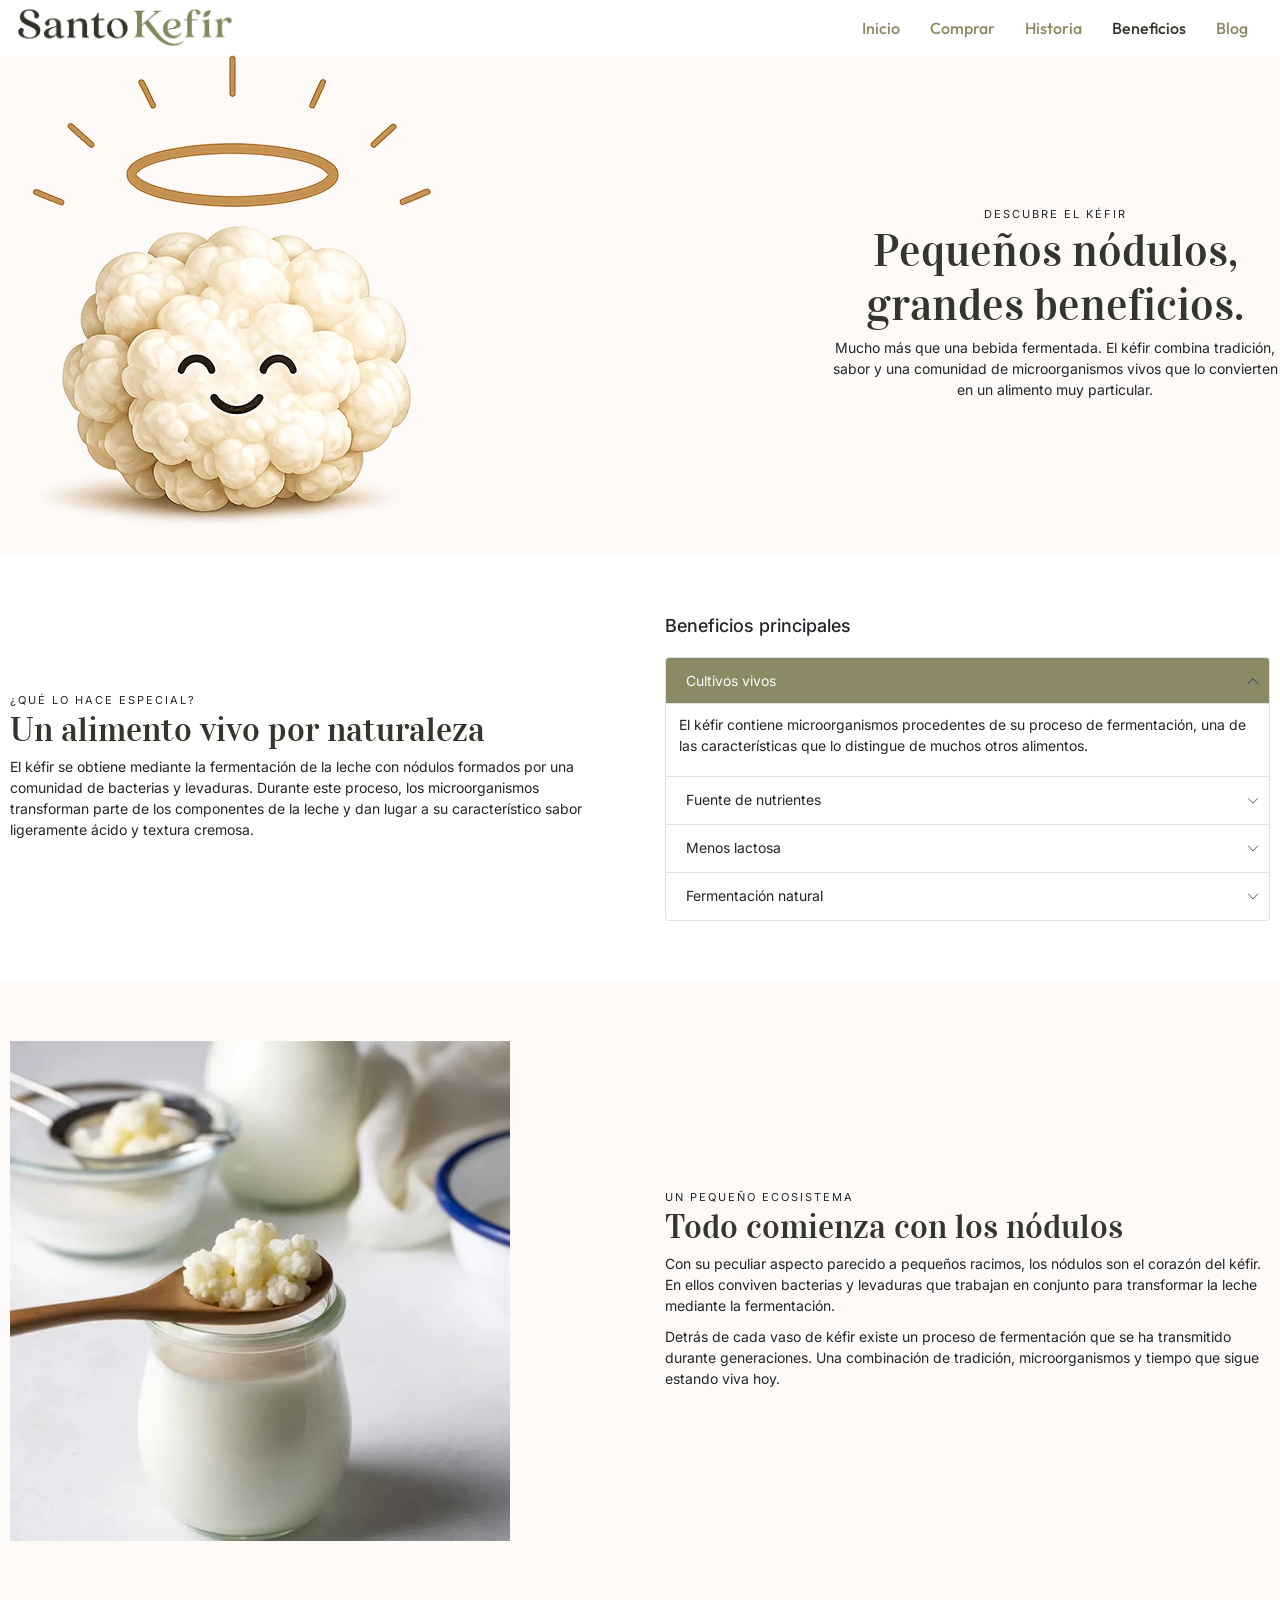
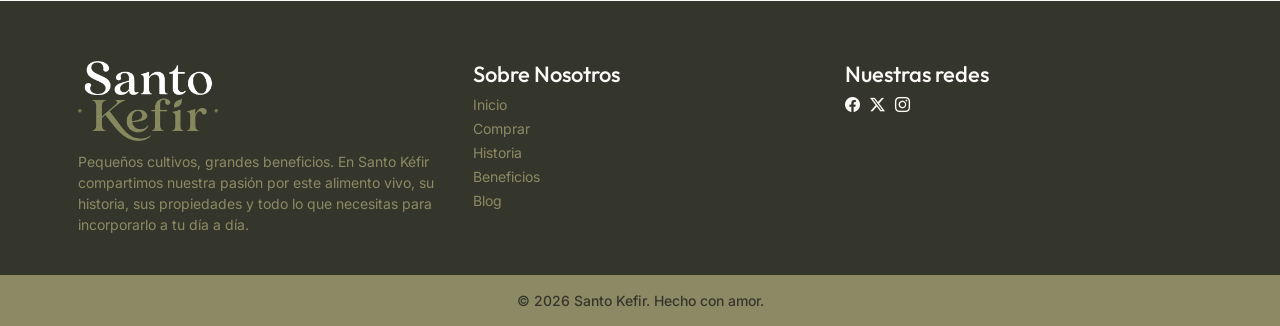
==== commit 1a7d858a: "ajustes responsivos + header fixed" ====
--- a/pages/beneficios.html
+++ b/pages/beneficios.html
@@ -34,7 +34,7 @@
 
 <body>
 
-    <header>
+    <header class="fixed-top">
         <div class="contenedor">
             <nav class="navbar navbar-expand-lg">
                 <div class="container-fluid">
--- a/styles/style.css
+++ b/styles/style.css
@@ -1,6 +1,6 @@
 @import url("https://fonts.googleapis.com/css2?family=Inter:ital,opsz,wght@0,14..32,100..900;1,14..32,100..900&family=Outfit:wght@100..900&family=Vidaloka&display=swap");
 @import url("https://cdn.jsdelivr.net/npm/bootstrap-icons@1.13.1/font/bootstrap-icons.min.css");
-.textoSlide .button-link, section.productos .button-link, article a.button-link {
+section.productos .button-link, article a.button-link, .textoSlide .button-link {
   padding: 10px 20px;
   border-radius: 5px;
   border: none;
@@ -15,13 +15,14 @@
   box-sizing: border-box;
 }
 
-html {
-  font-size: 62.5%;
-}
-
 body {
   font-family: "Inter", sans-serif;
   font-size: 1.6rem;
+}
+@media (max-width: 1023px) {
+  body {
+    font-size: 1.4rem;
+  }
 }
 
 h1 {
@@ -35,12 +36,45 @@
   font-size: 3.4rem;
 }
 
+h3 {
+  font-family: "Vidaloka", serif;
+  font-size: 3.4rem;
+  color: #35362B;
+}
+@media (max-width: 1023px) {
+  h3 {
+    font-size: 2.2rem;
+  }
+}
+
 p,
 li,
 a {
   font-size: 1.6rem;
 }
-
+@media (max-width: 1023px) {
+  p,
+  li,
+  a {
+    font-size: 1.4rem;
+  }
+}
+
+html {
+  font-size: 62.5%;
+}
+
+main {
+  padding-top: 55px;
+}
+
+.colorClaro {
+  background-color: #FDFAF7;
+}
+
+header {
+  background: #fff;
+}
 header a.navbar-brand {
   display: block;
   position: relative;
@@ -58,19 +92,37 @@
 header .navbar-nav a:hover {
   color: #35362B;
 }
+@media (max-width: 1023px) {
+  header .navbar-nav a {
+    padding: 6px 0;
+  }
+}
 header .navbar-nav .active {
   color: #35362B;
 }
 
 .contenedor {
   max-width: 1280px;
+  padding: 0 10px;
   margin: 0 auto;
   position: relative;
+}
+@media (max-width: 767px) {
+  .contenedor {
+    padding: 0 20px;
+  }
 }
 
 footer {
   background-color: #35362B;
   padding: 60px 0 0;
+}
+@media (max-width: 767px) {
+  footer .row .col {
+    flex: none;
+    padding: 10px 0;
+    text-align: center;
+  }
 }
 footer img {
   max-height: 80px;
@@ -87,6 +139,11 @@
   font-size: 2.2rem;
   font-family: "Outfit", sans-serif;
 }
+@media (max-width: 767px) {
+  footer h3 {
+    text-align: center;
+  }
+}
 footer ul {
   margin: 0;
   padding: 0;
@@ -95,6 +152,11 @@
 footer ul li {
   list-style-type: none;
 }
+@media (max-width: 767px) {
+  footer ul li {
+    text-align: center;
+  }
+}
 footer a {
   color: #8C8A65;
   text-decoration: none;
@@ -102,6 +164,11 @@
 }
 footer .social i {
   height: 30px;
+}
+@media (max-width: 767px) {
+  footer .social .d-flex {
+    justify-content: center;
+  }
 }
 footer .pie {
   padding: 15px 0;
@@ -115,6 +182,21 @@
   font-weight: 500;
 }
 
+aside {
+  max-width: 20%;
+  width: 100%;
+}
+@media (max-width: 1023px) {
+  aside {
+    max-width: 100%;
+    margin-top: 50px;
+    background: #FFF;
+    margin-top: 50px;
+    background: #ffffff;
+    padding: 20px;
+    border-radius: 20px;
+  }
+}
 aside h4 {
   font-family: "Vidaloka", serif;
   font-size: 1.8rem;
@@ -160,17 +242,37 @@
 .hero-slide {
   background: #FDFAF7;
 }
+@media (max-width: 1023px) {
+  .hero-slide .carousel-control-prev {
+    display: none;
+  }
+}
+@media (max-width: 1023px) {
+  .hero-slide .carousel-control-next {
+    display: none;
+  }
+}
 
 .textoSlide {
   position: absolute;
   top: 50%;
   transform: translateY(-50%);
-  max-width: 35%;
+  max-width: 450px;
+}
+@media (max-width: 1023px) {
+  .textoSlide {
+    max-width: 360px;
+  }
 }
 .textoSlide h2 {
   font-family: "Vidaloka", serif;
   font-size: 4.5rem;
   color: #35362B;
+}
+@media (max-width: 1023px) {
+  .textoSlide h2 {
+    font-size: 3.4rem;
+  }
 }
 .textoSlide .button-link {
   font-size: 1.6rem;
@@ -179,8 +281,36 @@
   text-decoration: none;
   transition: background-color 0.5s ease;
 }
+@media (max-width: 1023px) {
+  .textoSlide .button-link {
+    font-size: 1.4rem;
+  }
+}
 .textoSlide .button-link:hover {
   background-color: #8C8A65;
+}
+@media (max-width: 767px) {
+  .textoSlide {
+    position: relative;
+    top: 0;
+    transform: none;
+    margin: 30px auto 0;
+    text-align: center;
+  }
+}
+
+.carousel-item img {
+  max-height: 430px;
+}
+@media (max-width: 1023px) {
+  .carousel-item img {
+    height: 300px;
+  }
+}
+@media (max-width: 767px) {
+  .carousel-item img {
+    margin: 0 auto;
+  }
 }
 
 .carousel-item .contenedor:after {
@@ -193,50 +323,10 @@
   right: 0px;
   top: 0;
 }
-
-section.productos {
-  padding: 60px 0;
-  text-align: center;
-}
-section.productos h3 {
-  font-size: "Outfit", sans-serif;
-  font-weight: bolder;
-  color: #35362B;
-  margin-bottom: 15px;
-}
-section.productos .button-link {
-  font-size: 1.6rem;
-  background: #B39359;
-  color: #FDFAF7;
-  text-decoration: none;
-  transition: background-color 0.5s ease;
-}
-section.productos .button-link:hover {
-  background-color: #8C8A65;
-}
-
-.columnas-productos {
-  display: flex;
-  justify-content: center;
-  flex-wrap: wrap;
-  gap: 50px;
-}
-.columnas-productos .col {
-  align-content: stretch;
-  flex: 0 0 calc(25% - 37.5px);
-  box-sizing: border-box;
-}
-.columnas-productos .col img {
-  max-width: 100%;
-  transition: transform 0.5s;
-}
-.columnas-productos .col img:hover {
-  transform: scale(1.1);
-}
-.columnas-productos .col h4 {
-  font-family: "Vidaloka", serif;
-  font-size: 1.8rem;
-  margin-top: 15px;
+@media (max-width: 767px) {
+  .carousel-item .contenedor:after {
+    display: none;
+  }
 }
 
 section.hero-small {
@@ -250,6 +340,11 @@
   font-size: 4.5rem;
   color: #35362B;
 }
+@media (max-width: 1023px) {
+  section.hero-small h2 {
+    font-size: 3.4rem;
+  }
+}
 section.hero-small p {
   text-align: center;
   max-width: 620px;
@@ -263,15 +358,26 @@
 section.page-blog .contenedor {
   display: flex;
 }
+@media (max-width: 1023px) {
+  section.page-blog .contenedor {
+    flex-direction: column;
+  }
+}
 section.page-blog .contenedor .blog {
   max-width: 80%;
   display: flex;
   flex-wrap: wrap;
   gap: 30px;
 }
-section.page-blog .contenedor aside {
-  max-width: 20%;
-  width: 100%;
+@media (max-width: 1023px) {
+  section.page-blog .contenedor .blog {
+    max-width: 100%;
+  }
+}
+@media (max-width: 767px) {
+  section.page-blog .contenedor .blog {
+    justify-content: center;
+  }
 }
 
 article {
@@ -288,13 +394,14 @@
   margin-bottom: 15px;
 }
 article h3 {
-  font-size: 1.6rem;
+  font-size: 1.8rem;
   padding: 0 15px;
-  font-weight: bolder;
+  font-weight: 500;
 }
 article p {
   font-size: 1.4rem;
-  line-height: normal;
+  line-height: 1.9rem;
+  margin-bottom: 15px;
   padding: 0 15px;
 }
 article a.button-link {
@@ -308,36 +415,73 @@
 article a.button-link:hover {
   background-color: #8C8A65;
 }
-
-.page-interior .hero-slide img {
-  max-height: 500px;
-}
-.page-interior section {
+@media (max-width: 1023px) {
+  article {
+    flex: 0 0 calc(50% - 25px);
+  }
+}
+@media (max-width: 767px) {
+  article {
+    flex: 0 0 100%;
+    max-width: 480px;
+  }
+}
+
+section.productos {
   padding: 60px 0;
-}
-.page-interior .contenedor {
-  display: flex;
-  justify-content: space-between;
-  align-items: center;
+  text-align: center;
+}
+section.productos h3 {
+  font-size: "Outfit", sans-serif;
+  font-weight: bolder;
+  color: #35362B;
+  margin-bottom: 15px;
+}
+section.productos .button-link {
+  font-size: 1.6rem;
+  background: #B39359;
+  color: #FDFAF7;
+  text-decoration: none;
+  transition: background-color 0.5s ease;
+}
+section.productos .button-link:hover {
+  background-color: #8C8A65;
+}
+@media (max-width: 1023px) {
+  section.productos .button-link {
+    margin-top: 50px;
+    font-size: 1.4rem;
+  }
+}
+
+.columnas-productos {
+  display: flex;
+  justify-content: center;
+  flex-wrap: wrap;
   gap: 50px;
 }
-.page-interior .contenedor span.destacado {
-  text-transform: uppercase;
-  letter-spacing: 2px;
-  margin-bottom: 10px;
-  font-size: 1.1rem;
-}
-.page-interior .contenedor h3 {
+.columnas-productos article {
+  align-content: stretch;
+  flex: 0 0 calc(25% - 37.5px);
+  box-sizing: border-box;
+  border: none;
+}
+.columnas-productos article img {
+  max-width: 100%;
+  transition: transform 0.5s;
+}
+.columnas-productos article img:hover {
+  transform: scale(1.1);
+}
+.columnas-productos article h4 {
   font-family: "Vidaloka", serif;
-  font-size: 3.4rem;
-  color: #35362B;
-}
-.page-interior .contenedor p {
-  font-size: 1.4rem;
-}
-.page-interior .colpage {
-  max-width: 50%;
-  width: 100%;
+  font-size: 1.8rem;
+  margin-top: 15px;
+}
+@media (max-width: 1023px) {
+  .columnas-productos article {
+    flex: 0 0 calc(50% - 25px);
+  }
 }
 
 .lineaTiempo {
@@ -372,8 +516,23 @@
   right: 0;
   margin: auto;
 }
+@media (max-width: 1023px) {
+  .lineaTiempo .storytime:before {
+    display: none;
+  }
+}
 .lineaTiempo .storytime .col {
   z-index: 1;
+}
+@media (max-width: 1023px) {
+  .lineaTiempo .storytime .col {
+    flex: 0 0 30%;
+  }
+}
+@media (max-width: 767px) {
+  .lineaTiempo .storytime .col {
+    flex: 0 0 40%;
+  }
 }
 .lineaTiempo .storytime i.bi {
   font-size: 30px;
@@ -395,9 +554,79 @@
   color: #B39359;
   font-size: 1.8rem;
 }
-
-.colorClaro {
-  background-color: #FDFAF7;
+@media (max-width: 1023px) {
+  .lineaTiempo .storytime {
+    flex-wrap: wrap;
+    gap: 15px;
+    justify-content: center;
+  }
+}
+
+.accordion .accordion-button {
+  padding: 15px 10px 15px 20px;
+  font-size: 1.4rem;
+}
+.accordion .accordion-button:not(.collapsed) {
+  background: #8C8A65;
+  color: #FDFAF7;
+}
+.accordion .accordion-button:focus {
+  box-shadow: 0 0 0 0.25rem #8C8A65;
+}
+
+.page-interior .hero-slide img {
+  max-height: 500px;
+}
+@media (max-width: 1023px) {
+  .page-interior .hero-slide img {
+    height: 300px;
+  }
+}
+@media (max-width: 767px) {
+  .page-interior .hero-slide img {
+    margin: 0 auto;
+  }
+}
+.page-interior section {
+  padding: 60px 0;
+}
+.page-interior .contenedor {
+  display: flex;
+  justify-content: space-between;
+  align-items: center;
+  gap: 50px;
+}
+.page-interior .contenedor span.destacado {
+  text-transform: uppercase;
+  letter-spacing: 2px;
+  margin-bottom: 10px;
+  font-size: 1.1rem;
+}
+.page-interior .contenedor p {
+  font-size: 1.4rem;
+}
+@media (max-width: 767px) {
+  .page-interior .contenedor {
+    flex-direction: column;
+  }
+}
+.page-interior .colpage {
+  max-width: 50%;
+  width: 100%;
+}
+.page-interior .colpage img {
+  max-width: 100%;
+  display: block;
+}
+@media (max-width: 767px) {
+  .page-interior .colpage img {
+    margin: 0 auto;
+  }
+}
+@media (max-width: 767px) {
+  .page-interior .colpage {
+    max-width: 100%;
+  }
 }
 
 .reves .textoSlide {
@@ -415,21 +644,21 @@
   font-size: 1.8rem;
   margin-bottom: 20px;
 }
-.reves .contenedor .accordion .accordion-button {
-  padding: 15px 10px 15px 20px;
-  font-size: 1.4rem;
-}
-.reves .contenedor .accordion .accordion-button:not(.collapsed) {
-  background: #8C8A65;
-  color: #FDFAF7;
-}
-.reves .contenedor .accordion .accordion-button:focus {
-  box-shadow: 0 0 0 0.25rem #8C8A65;
+@media (max-width: 767px) {
+  .reves .contenedor {
+    flex-direction: column-reverse;
+    text-align: center;
+  }
 }
 
 .hero-slide .contenedor {
   flex-direction: row;
 }
+@media (max-width: 767px) {
+  .hero-slide .contenedor {
+    flex-direction: column;
+  }
+}
 
 section.lineaTiempo .contenedor {
   flex-direction: column;
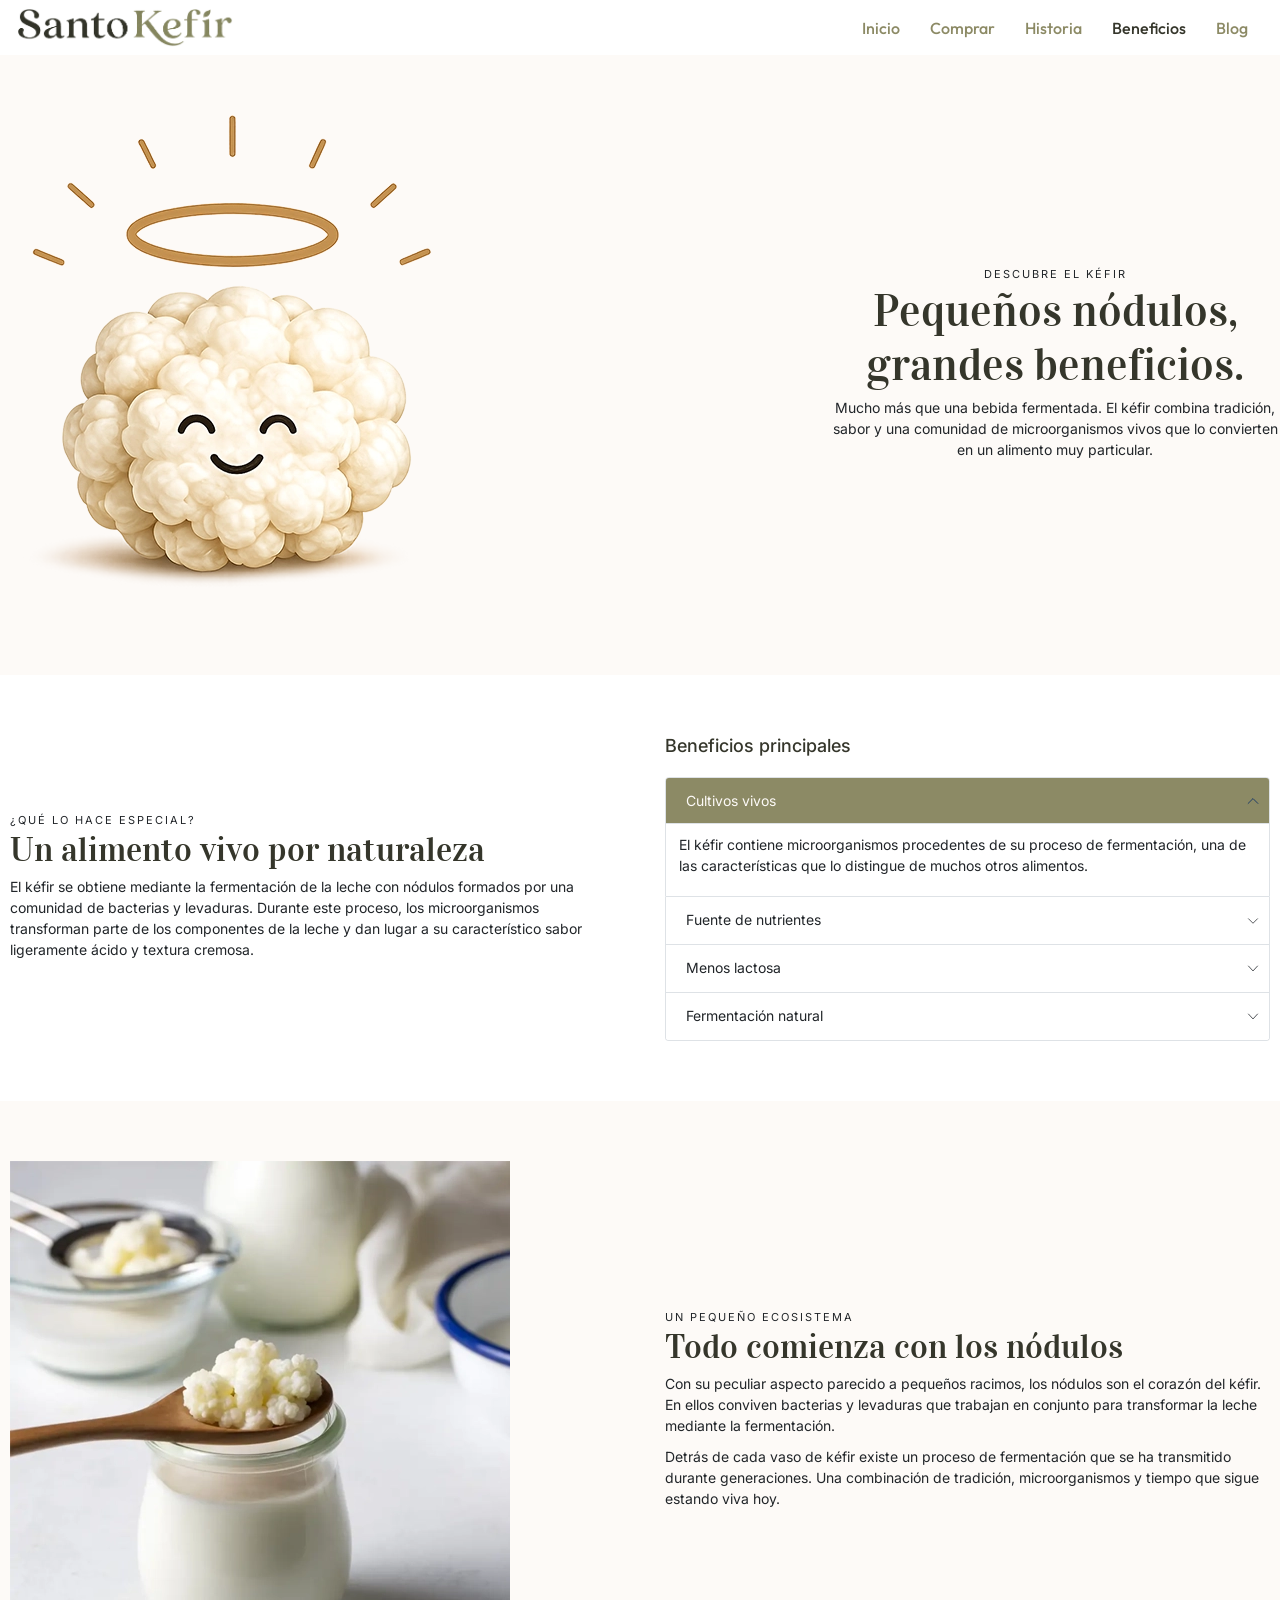
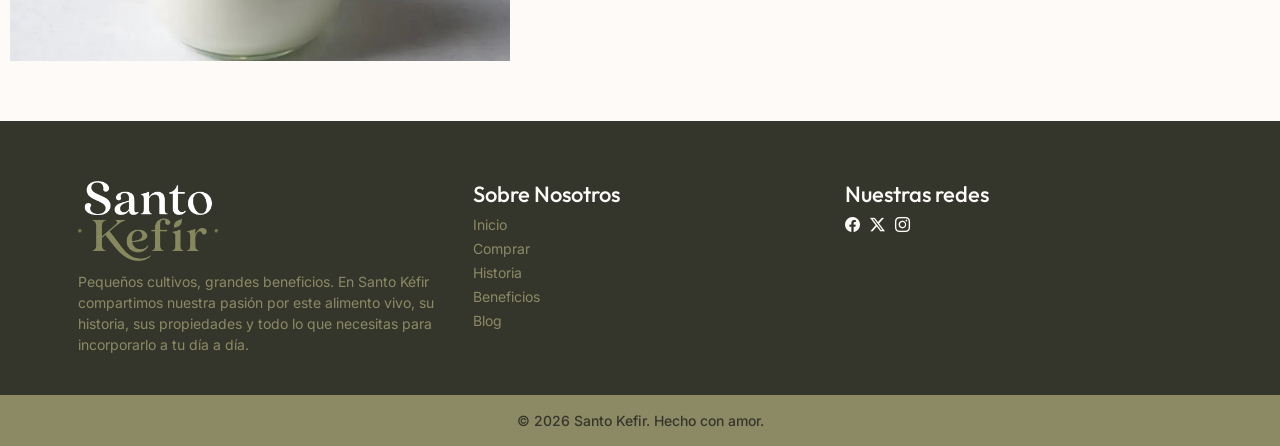
==== commit 1586798d: "mejoramiento de estructura y correcciones sass" ====
--- a/pages/beneficios.html
+++ b/pages/beneficios.html
@@ -1,5 +1,5 @@
 <!DOCTYPE html>
-<html lang="en">
+<html lang="es">
 
 <head>
     <meta charset="UTF-8">
@@ -8,7 +8,7 @@
         content="Conoce los beneficios del kéfir, sus propiedades nutricionales y por qué este alimento fermentado puede ser una interesante incorporación a tu alimentación.">
     <meta name="keywords"
         content="beneficios del kéfir, propiedades del kéfir, kéfir propiedades, probióticos, alimentos fermentados, nutrición, microbiota, fermentación natural">
-    <link rel="apple-touch-icon" sizes="57x57" href="./assets/favicon/apple-icon-57x57.png">
+    <link rel="apple-touch-icon" sizes="57x57" href="../assets/favicon/apple-icon-57x57.png">
     <link rel="apple-touch-icon" sizes="60x60" href="../assets/favicon/apple-icon-60x60.png">
     <link rel="apple-touch-icon" sizes="72x72" href="../assets/favicon/apple-icon-72x72.png">
     <link rel="apple-touch-icon" sizes="76x76" href="../assets/favicon/apple-icon-76x76.png">
@@ -64,25 +64,21 @@
     </header>
 
     <main class="page-interior reves">
-        <div class="hero-slide">
-            <div class="carousel-inner">
-                <div class="carousel-item active">
-                    <div class="contenedor">
-                        <div class="textoSlide">
-                            <span class="destacado">Descubre el kéfir</span>
-                            <h2>Pequeños nódulos, grandes beneficios.</h2>
-                            <p>Mucho más que una bebida fermentada. El kéfir combina tradición, sabor y una comunidad de
-                                microorganismos vivos que lo convierten en un alimento muy particular.</p>
-                        </div>
-                        <img src="../assets/nodulo-logo.webp" class="d-block" alt="nodulos de kefir slide hero">
-                    </div>
-                </div>
-            </div>
-        </div>
+        <section class="hero-slide">
+            <div class="contenedor">
+                <div class="textoSlide">
+                    <span class="destacado">Descubre el kéfir</span>
+                    <h2>Pequeños nódulos, grandes beneficios.</h2>
+                    <p>Mucho más que una bebida fermentada. El kéfir combina tradición, sabor y una comunidad de
+                        microorganismos vivos que lo convierten en un alimento muy particular.</p>
+                </div>
+                <img src="../assets/nodulo-logo.webp" class="d-block" alt="nodulos de kefir slide hero">
+            </div>
+        </section>
         <section class="reves" data-aos="fade-up">
             <div class="contenedor">
                 <div class="colpage">
-                    <h4>Beneficios principales</h4>
+                    <h3 class="beneficios">Beneficios principales</h3>
                     <div class="accordion" id="accordionExample">
                         <div class="accordion-item">
                             <h2 class="accordion-header">
@@ -94,7 +90,8 @@
                             <div id="collapseOne" class="accordion-collapse collapse show"
                                 data-bs-parent="#accordionExample">
                                 <div class="accordion-body">
-                                    <p>El kéfir contiene microorganismos procedentes de su proceso de fermentación, una de las características que lo distingue de muchos otros alimentos.</p>
+                                    <p>El kéfir contiene microorganismos procedentes de su proceso de fermentación, una
+                                        de las características que lo distingue de muchos otros alimentos.</p>
                                 </div>
                             </div>
                         </div>
@@ -108,7 +105,8 @@
                             <div id="collapseTwo" class="accordion-collapse collapse"
                                 data-bs-parent="#accordionExample">
                                 <div class="accordion-body">
-                                    <p>Al elaborarse a partir de leche, puede aportar nutrientes como proteínas, calcio, fósforo y vitaminas, aunque su composición depende del producto utilizado</p>
+                                    <p>Al elaborarse a partir de leche, puede aportar nutrientes como proteínas, calcio,
+                                        fósforo y vitaminas, aunque su composición depende del producto utilizado</p>
                                 </div>
                             </div>
                         </div>
@@ -122,7 +120,9 @@
                             <div id="collapseThree" class="accordion-collapse collapse"
                                 data-bs-parent="#accordionExample">
                                 <div class="accordion-body">
-                                    <p>Durante la fermentación, los microorganismos consumen parte de la lactosa presente en la leche, por lo que el kéfir suele contener menos lactosa que la leche de la que procede.</p>
+                                    <p>Durante la fermentación, los microorganismos consumen parte de la lactosa
+                                        presente en la leche, por lo que el kéfir suele contener menos lactosa que la
+                                        leche de la que procede.</p>
                                 </div>
                             </div>
                         </div>
@@ -136,7 +136,8 @@
                             <div id="collapseFour" class="accordion-collapse collapse"
                                 data-bs-parent="#accordionExample">
                                 <div class="accordion-body">
-                                    <p>Su particular textura y sabor nacen de un proceso de fermentación en el que bacterias y levaduras trabajan conjuntamente.</p>
+                                    <p>Su particular textura y sabor nacen de un proceso de fermentación en el que
+                                        bacterias y levaduras trabajan conjuntamente.</p>
                                 </div>
                             </div>
                         </div>
@@ -157,8 +158,12 @@
                 <div class="colpage">
                     <span class="destacado">Un pequeño ecosistema</span>
                     <h3>Todo comienza con <span>los nódulos</span></h3>
-                    <p>Con su peculiar aspecto parecido a pequeños racimos, los nódulos son el corazón del kéfir. En ellos conviven bacterias y levaduras que trabajan en conjunto para transformar la leche mediante la fermentación.</p>
-                    <p>Detrás de cada vaso de kéfir existe un proceso de fermentación que se ha transmitido durante generaciones. Una combinación de tradición, microorganismos y tiempo que sigue estando viva hoy.</p>
+                    <p>Con su peculiar aspecto parecido a pequeños racimos, los nódulos son el corazón del kéfir. En
+                        ellos conviven bacterias y levaduras que trabajan en conjunto para transformar la leche mediante
+                        la fermentación.</p>
+                    <p>Detrás de cada vaso de kéfir existe un proceso de fermentación que se ha transmitido durante
+                        generaciones. Una combinación de tradición, microorganismos y tiempo que sigue estando viva hoy.
+                    </p>
                 </div>
                 <div class="colpage"><img src="../assets/kefir-image-beneficio.webp" alt=""></div>
             </div>
--- a/styles/style.css
+++ b/styles/style.css
@@ -1,6 +1,6 @@
 @import url("https://fonts.googleapis.com/css2?family=Inter:ital,opsz,wght@0,14..32,100..900;1,14..32,100..900&family=Outfit:wght@100..900&family=Vidaloka&display=swap");
 @import url("https://cdn.jsdelivr.net/npm/bootstrap-icons@1.13.1/font/bootstrap-icons.min.css");
-section.productos .button-link, article a.button-link, .textoSlide .button-link {
+section.productos .button-link, .blog article a.button-link, .textoSlide .button-link {
   padding: 10px 20px;
   border-radius: 5px;
   border: none;
@@ -197,10 +197,15 @@
     border-radius: 20px;
   }
 }
-aside h4 {
+aside h3 {
   font-family: "Vidaloka", serif;
   font-size: 1.8rem;
   margin-bottom: 20px;
+}
+aside h3 {
+  font-size: 1.8rem;
+  padding: 0 15px;
+  font-weight: 500;
 }
 aside .last-post {
   display: flex;
@@ -229,7 +234,8 @@
 aside .post .titlePost {
   max-width: 65%;
 }
-aside .post .titlePost h3 {
+aside .post .titlePost h4 {
+  font-family: "Vidaloka", serif;
   font-size: 1.4rem;
   margin: 0;
 }
@@ -380,7 +386,7 @@
   }
 }
 
-article {
+.blog article {
   align-content: stretch;
   flex: 0 0 calc(34% - 37.5px);
   box-sizing: border-box;
@@ -388,40 +394,45 @@
   border-radius: 15px;
   overflow: hidden;
   background: #fff;
-}
-article img {
+  display: flex;
+  flex-direction: column;
+  justify-content: space-around;
+}
+.blog article img {
   max-width: 100%;
   margin-bottom: 15px;
 }
-article h3 {
+.blog article h3 {
   font-size: 1.8rem;
   padding: 0 15px;
   font-weight: 500;
 }
-article p {
+.blog article p {
   font-size: 1.4rem;
   line-height: 1.9rem;
   margin-bottom: 15px;
   padding: 0 15px;
 }
-article a.button-link {
-  font-size: 1.4rem;
-  background: #8C8A65;
-  color: #FDFAF7;
+.blog article a.button-link {
+  font-size: 1.4rem;
+  background: #FDFAF7;
+  color: #8C8A65;
   text-decoration: none;
   margin: 0 15px 15px;
   transition: background-color 0.5s ease;
-}
-article a.button-link:hover {
+  text-align: center;
+}
+.blog article a.button-link:hover {
+  color: #FDFAF7;
   background-color: #8C8A65;
 }
 @media (max-width: 1023px) {
-  article {
+  .blog article {
     flex: 0 0 calc(50% - 25px);
   }
 }
 @media (max-width: 767px) {
-  article {
+  .blog article {
     flex: 0 0 100%;
     max-width: 480px;
   }
@@ -521,16 +532,16 @@
     display: none;
   }
 }
-.lineaTiempo .storytime .col {
+.lineaTiempo .storytime article {
   z-index: 1;
 }
 @media (max-width: 1023px) {
-  .lineaTiempo .storytime .col {
+  .lineaTiempo .storytime article {
     flex: 0 0 30%;
   }
 }
 @media (max-width: 767px) {
-  .lineaTiempo .storytime .col {
+  .lineaTiempo .storytime article {
     flex: 0 0 40%;
   }
 }
@@ -639,9 +650,11 @@
 .reves .contenedor:after {
   display: none;
 }
-.reves .contenedor h4 {
+.reves .contenedor h3.beneficios {
   font-weight: 500;
   font-size: 1.8rem;
+  font-family: "Inter", sans-serif;
+  color: #35362B;
   margin-bottom: 20px;
 }
 @media (max-width: 767px) {
